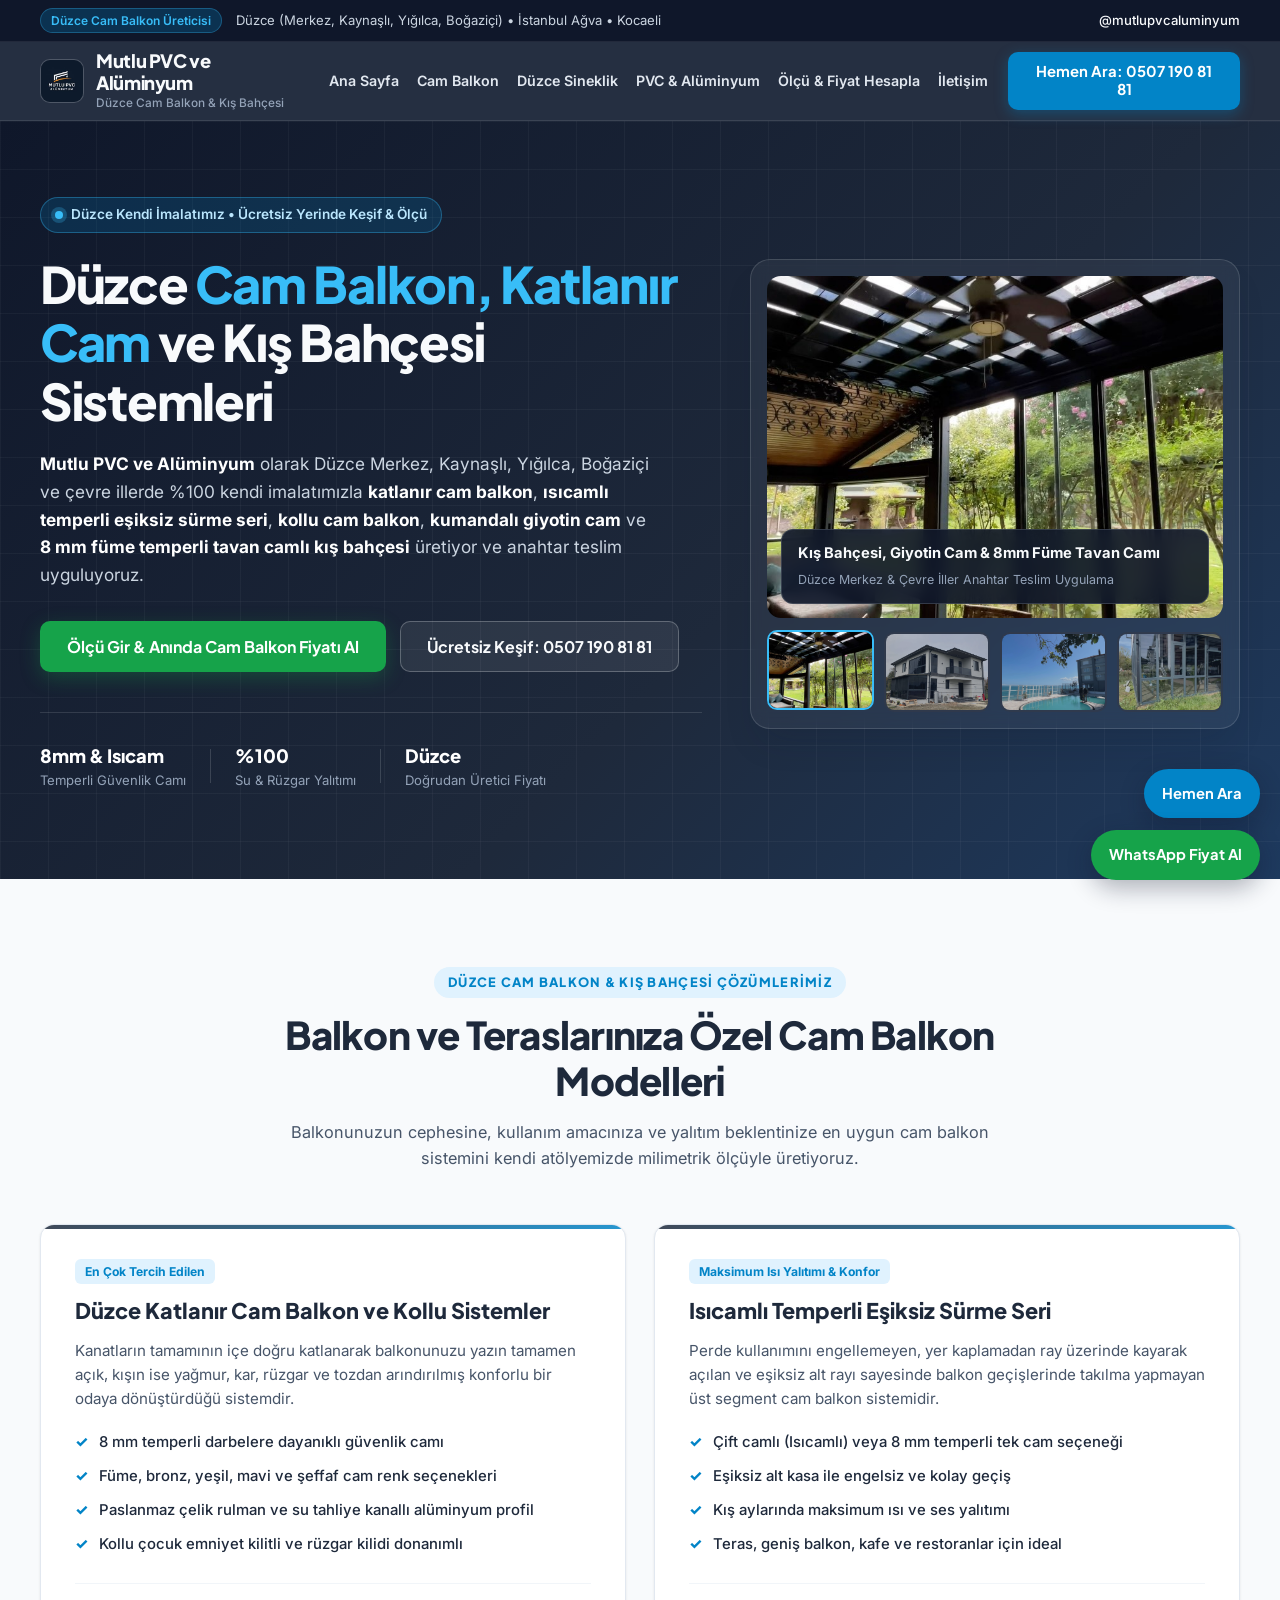
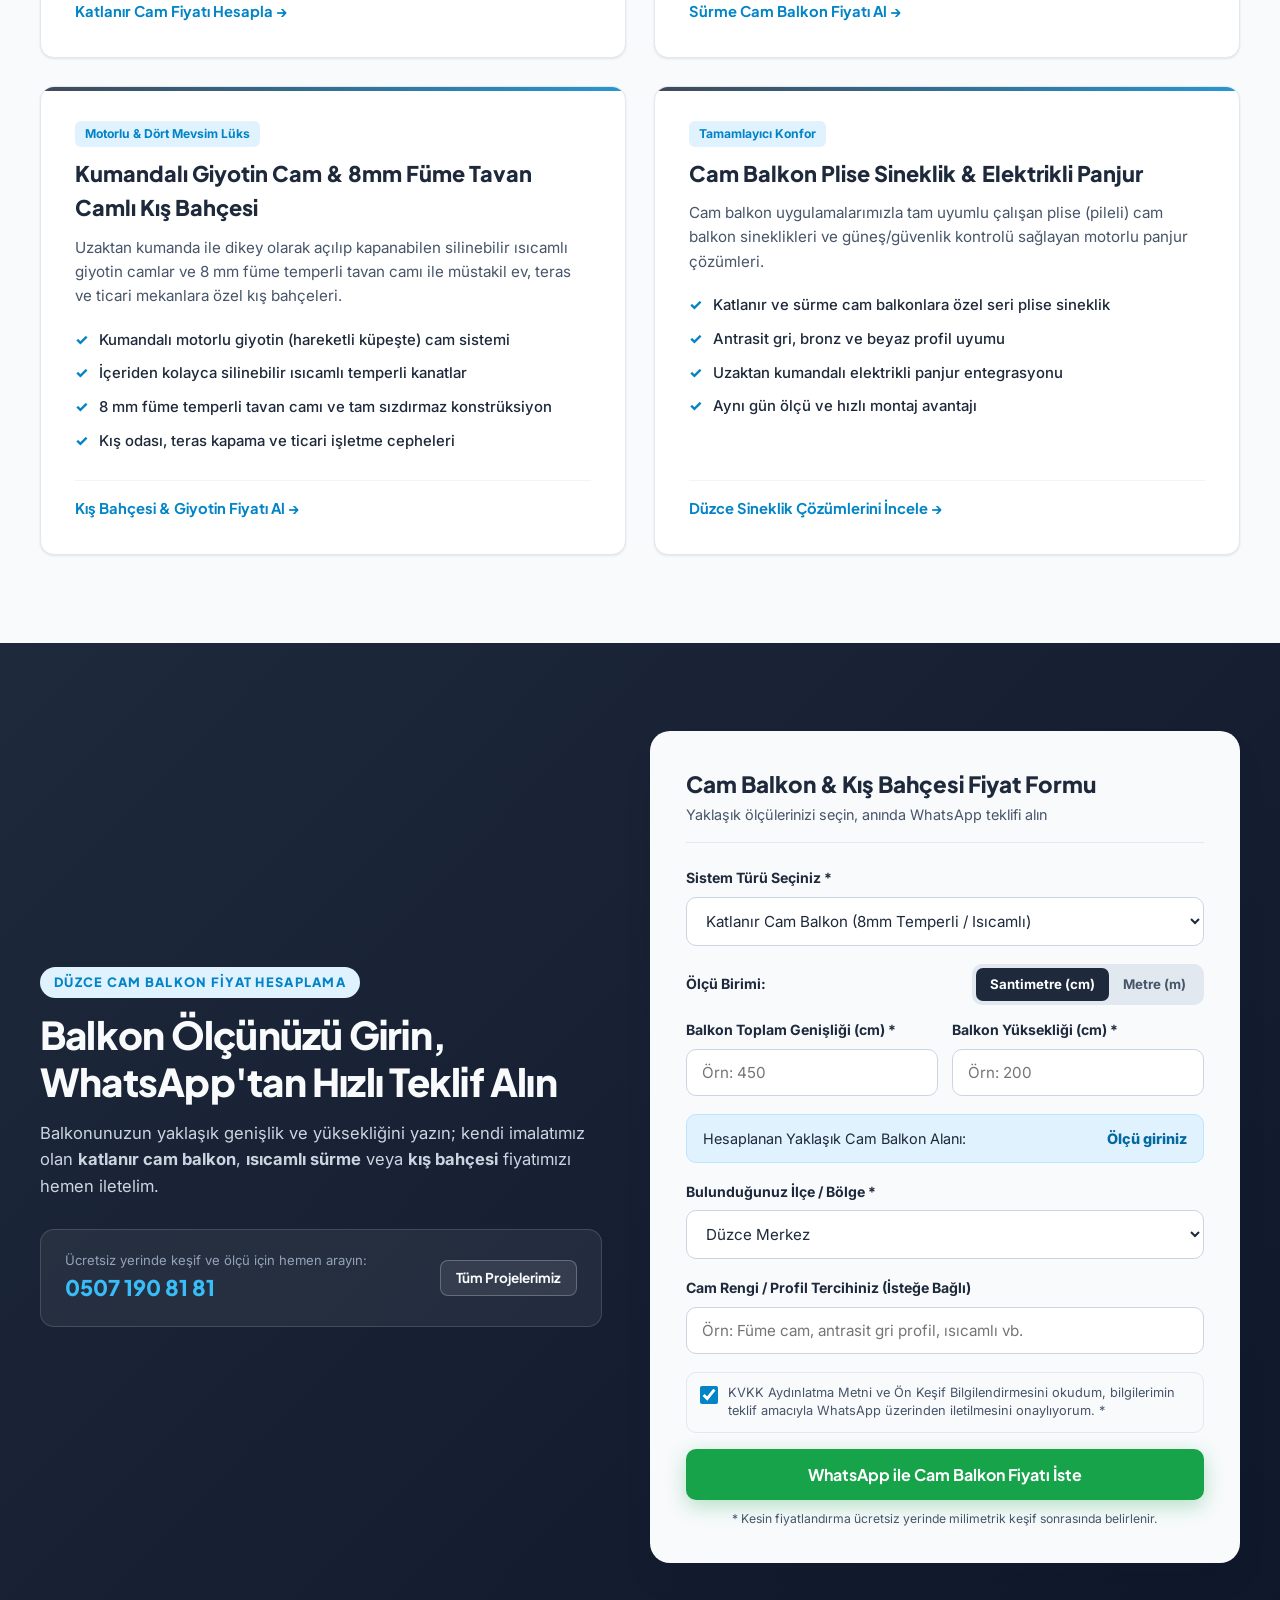
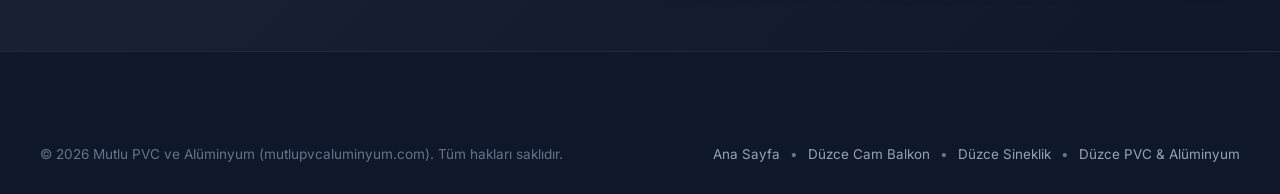
==== duzce-cam-balkon.html @ 2f81eb3c "feat(seo): add dedicated local SEO landing pages for Duzce cam balkon, sineklik, and PVC/aluminyum d" ====
<!DOCTYPE html>
<html lang="tr">
<head>
    <meta charset="UTF-8">
    <meta name="viewport" content="width=device-width, initial-scale=1.0, viewport-fit=cover">
    <title>Düzce Cam Balkon & Katlanır Cam | Isıcamlı Sürme, Giyotin Cam & Kış Bahçesi - Mutlu PVC Alüminyum</title>
    <meta name="description" content="Düzce cam balkon ve katlanır cam imalatçısı Mutlu PVC ve Alüminyum: Katlanır cam balkon, ısıcamlı eşiksiz sürme seri, kollu cam balkon, kumandalı giyotin cam ve 8mm füme tavan camlı kış bahçesi. Ücretsiz keşif: 0507 190 81 81">
    <meta name="keywords" content="Düzce cam balkon, cam balkon Düzce, Düzce katlanır cam, katlanır cam balkon Düzce, ısıcamlı cam balkon Düzce, sürme cam balkon Düzce, Düzce kış bahçesi, giyotin cam Düzce, 8mm füme tavan camı, Mutlu PVC Alüminyum">
    <meta name="author" content="Mutlu PVC ve Alüminyum">
    <meta name="robots" content="index, follow, max-image-preview:large, max-snippet:-1, max-video-preview:-1">
    <meta name="geo.region" content="TR-81">
    <meta name="geo.placename" content="Düzce">
    <link rel="canonical" href="https://mutlupvcaluminyum.com/duzce-cam-balkon.html">
    <link rel="icon" type="image/x-icon" href="favicon.ico">
    <link rel="icon" type="image/png" sizes="32x32" href="images/favicon-32x32.png">
    <link rel="apple-touch-icon" sizes="180x180" href="images/apple-touch-icon.png">
    <meta name="theme-color" content="#1E293B">

    <!-- Open Graph -->
    <meta property="og:type" content="website">
    <meta property="og:locale" content="tr_TR">
    <meta property="og:site_name" content="Mutlu PVC ve Alüminyum">
    <meta property="og:url" content="https://mutlupvcaluminyum.com/duzce-cam-balkon.html">
    <meta property="og:title" content="Düzce Cam Balkon, Katlanır Cam & Kış Bahçesi Sistemleri | Mutlu PVC Alüminyum">
    <meta property="og:description" content="Kendi imalatımızla Düzce katlanır cam balkon, ısıcamlı eşiksiz sürme, kumandalı giyotin cam ve 8mm füme temperli tavan camı kış bahçesi uygulamaları. Tel: 0507 190 81 81">
    <meta property="og:image" content="https://mutlupvcaluminyum.com/images/kis-bahcesi-giyotin-cam.jpg">

    <link rel="preconnect" href="https://fonts.googleapis.com">
    <link rel="preconnect" href="https://fonts.gstatic.com" crossorigin>
    <link href="https://fonts.googleapis.com/css2?family=Inter:wght@400;500;600;700&family=Plus+Jakarta+Sans:wght@600;700;800&display=swap" rel="stylesheet">
    <link rel="stylesheet" href="css/style.css?v=2.3">

    <script type="application/ld+json">
    {
      "@context": "https://schema.org",
      "@graph": [
        {
          "@type": "Service",
          "@id": "https://mutlupvcaluminyum.com/duzce-cam-balkon.html#service",
          "name": "Düzce Cam Balkon, Katlanır Cam ve Kış Bahçesi Sistemleri",
          "serviceType": "Cam Balkon ve Kış Bahçesi İmalat & Montaj",
          "provider": {
            "@type": "HomeAndConstructionBusiness",
            "name": "Mutlu PVC ve Alüminyum",
            "telephone": "+905071908181",
            "url": "https://mutlupvcaluminyum.com/",
            "address": {
              "@type": "PostalAddress",
              "addressLocality": "Merkez",
              "addressRegion": "Düzce",
              "addressCountry": "TR"
            }
          },
          "areaServed": ["Düzce", "Kaynaşlı", "Yığılca", "Boğaziçi", "Aziziye", "Konuralp", "Akçakoca", "Ağva", "Kocaeli"],
          "description": "Düzce merkezli kendi imalatımızla katlanır cam balkon, ısıcamlı temperli eşiksiz sürme seri, kollu cam balkon, kumandalı giyotin cam ve 8 mm füme temperli tavan camı kış bahçesi uygulamaları."
        },
        {
          "@type": "BreadcrumbList",
          "itemListElement": [
            {
              "@type": "ListItem",
              "position": 1,
              "name": "Ana Sayfa",
              "item": "https://mutlupvcaluminyum.com/"
            },
            {
              "@type": "ListItem",
              "position": 2,
              "name": "Düzce Cam Balkon ve Katlanır Cam",
              "item": "https://mutlupvcaluminyum.com/duzce-cam-balkon.html"
            }
          ]
        },
        {
          "@type": "FAQPage",
          "mainEntity": [
            {
              "@type": "Question",
              "name": "Düzce cam balkon ve katlanır cam m2 fiyatları neye göre belirlenir?",
              "acceptedAnswer": {
                "@type": "Answer",
                "text": "Düzce cam balkon fiyatları; balkonun genişlik ve yükseklik ölçüsüne, tercih edilen cam tipine (8 mm temperli tek cam veya ısıcamlı cam balkon), alüminyum profil rengine (antrasit gri, bronz, beyaz) ve sistem çeşidine (katlanır, eşiksiz sürme veya motorlu giyotin) göre hesaplanır."
              }
            },
            {
              "@type": "Question",
              "name": "Isıcamlı cam balkon mu yoksa 8 mm tek camlı katlanır cam balkon mu tercih edilmeli?",
              "acceptedAnswer": {
                "@type": "Answer",
                "text": "Balkonunuzu kış aylarında da oda sıcaklığında kullanmak ve maksimum ısı/ses yalıtımı sağlamak istiyorsanız ısıcamlı temperli cam balkon serilerimizi; rüzgar, yağmur ve tozdan korunan ekonomik ve dört mevsim kullanışlı bir alan istiyorsanız 8 mm temperli katlanır veya sürme cam balkon sistemlerimizi öneriyoruz."
              }
            }
          ]
        }
      ]
    }
    </script>
</head>
<body>

    <div class="topbar">
        <div class="container topbar-inner">
            <div class="topbar-info">
                <span class="topbar-badge">Düzce Cam Balkon Üreticisi</span>
                <span class="topbar-location">Düzce (Merkez, Kaynaşlı, Yığılca, Boğaziçi) • İstanbul Ağva • Kocaeli</span>
            </div>
            <div class="topbar-links">
                <a href="https://www.instagram.com/mutlupvcaluminyum/" target="_blank" rel="noopener noreferrer" class="topbar-social">
                    @mutlupvcaluminyum
                </a>
            </div>
        </div>
    </div>

    <header class="navbar" id="navbar">
        <div class="container navbar-inner">
            <a href="index.html" class="brand" aria-label="Mutlu PVC ve Alüminyum Ana Sayfa">
                <div class="brand-mark">
                    <img src="images/logo.jpg" alt="Mutlu PVC ve Alüminyum Logo" class="brand-logo-img" onerror="this.style.display='none'">
                </div>
                <div class="brand-text">
                    <span class="brand-title">Mutlu PVC ve Alüminyum</span>
                    <span class="brand-subtitle">Düzce Cam Balkon &amp; Kış Bahçesi</span>
                </div>
            </a>

            <nav class="nav-menu" id="navMenu" aria-label="Ana Menü">
                <ul class="nav-list">
                    <li><a href="index.html" class="nav-link">Ana Sayfa</a></li>
                    <li><a href="duzce-cam-balkon.html" class="nav-link">Cam Balkon</a></li>
                    <li><a href="duzce-sineklik.html" class="nav-link">Düzce Sineklik</a></li>
                    <li><a href="duzce-pvc-aluminyum-dograma.html" class="nav-link">PVC &amp; Alüminyum</a></li>
                    <li><a href="#teklif-hesaplama" class="nav-link">Ölçü &amp; Fiyat Hesapla</a></li>
                    <li><a href="index.html#iletisim" class="nav-link">İletişim</a></li>
                </ul>
                <div class="nav-cta-mobile">
                    <a href="tel:+905071908181" class="btn btn-primary btn-block">Hemen Ara: 0507 190 81 81</a>
                    <a href="https://wa.me/905071908181?text=Merhaba%20Mutlu%20PVC%20ve%20Al%C3%BCminyum%2C%20cam%20balkon%20fiyat%20teklifi%20almak%20istiyorum." target="_blank" rel="noopener noreferrer" class="btn btn-whatsapp btn-block">WhatsApp'tan Cam Balkon Fiyatı Al</a>
                </div>
            </nav>

            <div class="navbar-actions">
                <a href="tel:+905071908181" class="btn btn-call" aria-label="Hemen Ara: 0507 190 81 81">
                    <span class="call-text-desktop">Hemen Ara: <strong>0507 190 81 81</strong></span>
                    <span class="call-text-mobile">Ara</span>
                </a>
                <button class="hamburger" id="hamburgerBtn" aria-label="Menüyü Aç/Kapat" aria-expanded="false">
                    <span></span><span></span><span></span>
                </button>
            </div>
        </div>
    </header>

    <main>
        <section class="hero">
            <div class="hero-bg-pattern"></div>
            <div class="container hero-grid">
                <div class="hero-content">
                    <div class="hero-pill">
                        <span class="pill-dot"></span>
                        Düzce Kendi İmalatımız • Ücretsiz Yerinde Keşif &amp; Ölçü
                    </div>
                    <h1 class="hero-title">
                        Düzce <span class="text-highlight">Cam Balkon, Katlanır Cam</span> ve Kış Bahçesi Sistemleri
                    </h1>
                    <p class="hero-description">
                        <strong>Mutlu PVC ve Alüminyum</strong> olarak Düzce Merkez, Kaynaşlı, Yığılca, Boğaziçi ve çevre illerde %100 kendi imalatımızla <strong>katlanır cam balkon</strong>, <strong>ısıcamlı temperli eşiksiz sürme seri</strong>, <strong>kollu cam balkon</strong>, <strong>kumandalı giyotin cam</strong> ve <strong>8 mm füme temperli tavan camlı kış bahçesi</strong> üretiyor ve anahtar teslim uyguluyoruz.
                    </p>

                    <div class="hero-buttons">
                        <a href="#teklif-hesaplama" class="btn btn-whatsapp btn-lg">
                            Ölçü Gir &amp; Anında Cam Balkon Fiyatı Al
                        </a>
                        <a href="tel:+905071908181" class="btn btn-outline-light btn-lg">
                            Ücretsiz Keşif: 0507 190 81 81
                        </a>
                    </div>

                    <div class="hero-metrics">
                        <div class="metric-item">
                            <span class="metric-number">8mm &amp; Isıcam</span>
                            <span class="metric-label">Temperli Güvenlik Camı</span>
                        </div>
                        <div class="metric-divider"></div>
                        <div class="metric-item">
                            <span class="metric-number">%100</span>
                            <span class="metric-label">Su &amp; Rüzgar Yalıtımı</span>
                        </div>
                        <div class="metric-divider"></div>
                        <div class="metric-item">
                            <span class="metric-number">Düzce</span>
                            <span class="metric-label">Doğrudan Üretici Fiyatı</span>
                        </div>
                    </div>
                </div>

                <div class="hero-visual">
                    <div class="hero-card-showcase">
                        <div class="showcase-image-wrapper">
                            <img src="images/kis-bahcesi-giyotin-cam.jpg" id="heroMainImg" alt="Düzce Cam Balkon, Giyotin Cam ve Kış Bahçesi Uygulaması - Mutlu PVC Alüminyum" class="showcase-img">
                            <div class="showcase-overlay-badge">
                                <div>
                                    <strong id="heroBadgeTitle">Kış Bahçesi, Giyotin Cam &amp; 8mm Füme Tavan Camı</strong>
                                    <span id="heroBadgeSub">Düzce Merkez &amp; Çevre İller Anahtar Teslim Uygulama</span>
                                </div>
                            </div>
                        </div>
                        <div class="hero-thumbs" aria-label="Cam Balkon Örnek Görselleri">
                            <button type="button" class="hero-thumb active" data-img="images/kis-bahcesi-giyotin-cam.jpg" data-title="Kış Bahçesi, Giyotin Cam & 8mm Füme Tavan Camı" data-sub="Silinebilir Isıcamlı Kumandalı Giyotin Sistem">
                                <img src="images/kis-bahcesi-giyotin-cam.jpg" alt="Düzce Kış Bahçesi ve Giyotin Cam">
                            </button>
                            <button type="button" class="hero-thumb" data-img="images/bahadir-bey-1.jpg" data-title="Düzce Katlanır Cam Balkon Uygulaması" data-sub="Tam Sızdırmaz Antrasit Gri & Temperli Cam">
                                <img src="images/bahadir-bey-1.jpg" alt="Düzce Katlanır Cam Balkon">
                            </button>
                            <button type="button" class="hero-thumb" data-img="images/kirazli-toki-denizkent.jpg" data-title="Kirazlı TOKİ & Denizkent Sitesi Cam Balkon" data-sub="Eşiksiz Sürme Seri & Katlanır Cam Balkon">
                                <img src="images/kirazli-toki-denizkent.jpg" alt="Düzce Sürme Cam Balkon">
                            </button>
                            <button type="button" class="hero-thumb" data-img="images/agva-capella-otel.jpg" data-title="Ağva Capella Otel Kış Odası" data-sub="Ticari ve Konut Kış Bahçesi Sistemleri">
                                <img src="images/agva-capella-otel.jpg" alt="Kış Odası ve Cam Balkon">
                            </button>
                        </div>
                    </div>
                </div>
            </div>
        </section>

        <!-- Cam Balkon Sistem Çeşitlerimiz -->
        <section class="section services-section" id="cam-balkon-modelleri">
            <div class="container">
                <div class="section-header">
                    <span class="section-eyebrow">DÜZCE CAM BALKON &amp; KIŞ BAHÇESİ ÇÖZÜMLERİMİZ</span>
                    <h2 class="section-title">Balkon ve Teraslarınıza Özel Cam Balkon Modelleri</h2>
                    <p class="section-desc">
                        Balkonunuzun cephesine, kullanım amacınıza ve yalıtım beklentinize en uygun cam balkon sistemini kendi atölyemizde milimetrik ölçüyle üretiyoruz.
                    </p>
                </div>

                <div class="services-grid">
                    <article class="service-card">
                        <span class="service-tag">En Çok Tercih Edilen</span>
                        <h3 class="service-title">Düzce Katlanır Cam Balkon ve Kollu Sistemler</h3>
                        <p class="service-summary">
                            Kanatların tamamının içe doğru katlanarak balkonunuzu yazın tamamen açık, kışın ise yağmur, kar, rüzgar ve tozdan arındırılmış konforlu bir odaya dönüştürdüğü sistemdir.
                        </p>
                        <ul class="service-features">
                            <li>8 mm temperli darbelere dayanıklı güvenlik camı</li>
                            <li>Füme, bronz, yeşil, mavi ve şeffaf cam renk seçenekleri</li>
                            <li>Paslanmaz çelik rulman ve su tahliye kanallı alüminyum profil</li>
                            <li>Kollu çocuk emniyet kilitli ve rüzgar kilidi donanımlı</li>
                        </ul>
                        <a href="#teklif-hesaplama" class="service-cta" data-service="Cam Balkon">Katlanır Cam Fiyatı Hesapla &rarr;</a>
                    </article>

                    <article class="service-card">
                        <span class="service-tag">Maksimum Isı Yalıtımı &amp; Konfor</span>
                        <h3 class="service-title">Isıcamlı Temperli Eşiksiz Sürme Seri</h3>
                        <p class="service-summary">
                            Perde kullanımını engellemeyen, yer kaplamadan ray üzerinde kayarak açılan ve eşiksiz alt rayı sayesinde balkon geçişlerinde takılma yapmayan üst segment cam balkon sistemidir.
                        </p>
                        <ul class="service-features">
                            <li>Çift camlı (Isıcamlı) veya 8 mm temperli tek cam seçeneği</li>
                            <li>Eşiksiz alt kasa ile engelsiz ve kolay geçiş</li>
                            <li>Kış aylarında maksimum ısı ve ses yalıtımı</li>
                            <li>Teras, geniş balkon, kafe ve restoranlar için ideal</li>
                        </ul>
                        <a href="#teklif-hesaplama" class="service-cta" data-service="Cam Balkon">Sürme Cam Balkon Fiyatı Al &rarr;</a>
                    </article>

                    <article class="service-card">
                        <span class="service-tag">Motorlu &amp; Dört Mevsim Lüks</span>
                        <h3 class="service-title">Kumandalı Giyotin Cam &amp; 8mm Füme Tavan Camlı Kış Bahçesi</h3>
                        <p class="service-summary">
                            Uzaktan kumanda ile dikey olarak açılıp kapanabilen silinebilir ısıcamlı giyotin camlar ve 8 mm füme temperli tavan camı ile müstakil ev, teras ve ticari mekanlara özel kış bahçeleri.
                        </p>
                        <ul class="service-features">
                            <li>Kumandalı motorlu giyotin (hareketli küpeşte) cam sistemi</li>
                            <li>İçeriden kolayca silinebilir ısıcamlı temperli kanatlar</li>
                            <li>8 mm füme temperli tavan camı ve tam sızdırmaz konstrüksiyon</li>
                            <li>Kış odası, teras kapama ve ticari işletme cepheleri</li>
                        </ul>
                        <a href="#teklif-hesaplama" class="service-cta" data-service="Kış Bahçesi">Kış Bahçesi &amp; Giyotin Fiyatı Al &rarr;</a>
                    </article>

                    <article class="service-card">
                        <span class="service-tag">Tamamlayıcı Konfor</span>
                        <h3 class="service-title">Cam Balkon Plise Sineklik &amp; Elektrikli Panjur</h3>
                        <p class="service-summary">
                            Cam balkon uygulamalarımızla tam uyumlu çalışan plise (pileli) cam balkon sineklikleri ve güneş/güvenlik kontrolü sağlayan motorlu panjur çözümleri.
                        </p>
                        <ul class="service-features">
                            <li>Katlanır ve sürme cam balkonlara özel seri plise sineklik</li>
                            <li>Antrasit gri, bronz ve beyaz profil uyumu</li>
                            <li>Uzaktan kumandalı elektrikli panjur entegrasyonu</li>
                            <li>Aynı gün ölçü ve hızlı montaj avantajı</li>
                        </ul>
                        <a href="duzce-sineklik.html" class="service-cta">Düzce Sineklik Çözümlerini İncele &rarr;</a>
                    </article>
                </div>
            </div>
        </section>

        <!-- Ölçü ve Teklif Hesaplama Formu -->
        <section class="section quote-section" id="teklif-hesaplama">
            <div class="container">
                <div class="quote-wrapper">
                    <div class="quote-info">
                        <span class="section-eyebrow">DÜZCE CAM BALKON FİYAT HESAPLAMA</span>
                        <h2 class="section-title text-light">Balkon Ölçünüzü Girin, WhatsApp'tan Hızlı Teklif Alın</h2>
                        <p class="quote-lead">
                            Balkonunuzun yaklaşık genişlik ve yüksekliğini yazın; kendi imalatımız olan <strong>katlanır cam balkon</strong>, <strong>ısıcamlı sürme</strong> veya <strong>kış bahçesi</strong> fiyatımızı hemen iletelim.
                        </p>
                        <div class="direct-contact-card">
                            <div>
                                <span>Ücretsiz yerinde keşif ve ölçü için hemen arayın:</span>
                                <a href="tel:+905071908181" class="direct-phone">0507 190 81 81</a>
                            </div>
                            <a href="index.html#projelerimiz" class="btn btn-outline-light btn-sm">Tüm Projelerimiz</a>
                        </div>
                    </div>

                    <div class="quote-form-card">
                        <form id="whatsappQuoteForm" class="quote-form">
                            <div class="form-header">
                                <h3>Cam Balkon &amp; Kış Bahçesi Fiyat Formu</h3>
                                <p>Yaklaşık ölçülerinizi seçin, anında WhatsApp teklifi alın</p>
                            </div>

                            <div class="form-group">
                                <label for="serviceType">Sistem Türü Seçiniz *</label>
                                <select id="serviceType" name="serviceType" required>
                                    <option value="Cam Balkon (Katlanır Cam)" selected>Katlanır Cam Balkon (8mm Temperli / Isıcamlı)</option>
                                    <option value="Eşiksiz Sürme Cam Balkon">Isıcamlı Temperli Eşiksiz Sürme Cam Balkon</option>
                                    <option value="Kış Bahçesi & 8mm Füme Tavan Camı">Kış Bahçesi &amp; 8mm Füme Tavan Camı</option>
                                    <option value="Kumandalı Giyotin Cam">Kumandalı Silinebilir Isıcamlı Giyotin Cam</option>
                                    <option value="Kollu Cam Balkon">Kollu Cam Balkon Sistemi</option>
                                </select>
                            </div>

                            <div class="form-row-unit">
                                <label>Ölçü Birimi:</label>
                                <div class="unit-toggle" role="radiogroup" aria-label="Ölçü Birimi">
                                    <label class="unit-option">
                                        <input type="radio" name="measureUnit" value="cm" checked>
                                        <span>Santimetre (cm)</span>
                                    </label>
                                    <label class="unit-option">
                                        <input type="radio" name="measureUnit" value="metre">
                                        <span>Metre (m)</span>
                                    </label>
                                </div>
                            </div>

                            <div class="form-grid-2">
                                <div class="form-group">
                                    <label for="widthInput">Balkon Toplam Genişliği (<span class="unit-label">cm</span>) *</label>
                                    <input type="number" id="widthInput" name="widthInput" inputmode="decimal" placeholder="Örn: 450" min="0.1" step="any" required>
                                </div>
                                <div class="form-group">
                                    <label for="heightInput">Balkon Yüksekliği (<span class="unit-label">cm</span>) *</label>
                                    <input type="number" id="heightInput" name="heightInput" inputmode="decimal" placeholder="Örn: 200" min="0.1" step="any" required>
                                </div>
                            </div>

                            <div class="area-preview" id="areaPreview">
                                <div class="area-preview-item">
                                    <span>Hesaplanan Yaklaşık Cam Balkon Alanı:</span>
                                    <strong id="calculatedArea">Ölçü giriniz</strong>
                                </div>
                            </div>

                            <div class="form-group">
                                <label for="locationSelect">Bulunduğunuz İlçe / Bölge *</label>
                                <select id="locationSelect" name="locationSelect" required>
                                    <option value="Düzce Merkez">Düzce Merkez</option>
                                    <option value="Aziziye / Konuralp">Düzce - Aziziye / Konuralp</option>
                                    <option value="Kaynaşlı">Düzce - Kaynaşlı</option>
                                    <option value="Yığılca">Düzce - Yığılca</option>
                                    <option value="Boğaziçi">Düzce - Boğaziçi</option>
                                    <option value="Gölyaka / Çilimli / Gümüşova">Düzce - Gölyaka / Çilimli / Gümüşova</option>
                                    <option value="Akçakoca / Cumayeri">Düzce - Akçakoca / Cumayeri</option>
                                    <option value="İstanbul Ağva">İstanbul - Ağva</option>
                                    <option value="Kocaeli">Kocaeli ve Çevresi</option>
                                </select>
                            </div>

                            <div class="form-group">
                                <label for="extraNote">Cam Rengi / Profil Tercihiniz (İsteğe Bağlı)</label>
                                <input type="text" id="extraNote" name="extraNote" placeholder="Örn: Füme cam, antrasit gri profil, ısıcamlı vb.">
                            </div>

                            <div class="form-legal-consent">
                                <label class="checkbox-label">
                                    <input type="checkbox" required checked>
                                    <span>KVKK Aydınlatma Metni ve Ön Keşif Bilgilendirmesini okudum, bilgilerimin teklif amacıyla WhatsApp üzerinden iletilmesini onaylıyorum. *</span>
                                </label>
                            </div>

                            <button type="submit" class="btn btn-whatsapp btn-block btn-lg">
                                WhatsApp ile Cam Balkon Fiyatı İste
                            </button>
                            <p class="form-legal-footnote">* Kesin fiyatlandırma ücretsiz yerinde milimetrik keşif sonrasında belirlenir.</p>
                        </form>
                    </div>
                </div>
            </div>
        </section>
    </main>

    <footer class="footer">
        <div class="container">
            <div class="footer-bottom">
                <p>&copy; <span id="currentYear">2026</span> Mutlu PVC ve Alüminyum (mutlupvcaluminyum.com). Tüm hakları saklıdır.</p>
                <div class="footer-bottom-links">
                    <a href="index.html" class="footer-bottom-btn">Ana Sayfa</a>
                    <span>•</span>
                    <a href="duzce-cam-balkon.html" class="footer-bottom-btn">Düzce Cam Balkon</a>
                    <span>•</span>
                    <a href="duzce-sineklik.html" class="footer-bottom-btn">Düzce Sineklik</a>
                    <span>•</span>
                    <a href="duzce-pvc-aluminyum-dograma.html" class="footer-bottom-btn">Düzce PVC &amp; Alüminyum</a>
                </div>
            </div>
        </div>
    </footer>

    <div class="floating-actions" aria-label="Hızlı İletişim Butonları">
        <a href="tel:+905071908181" class="fab-btn fab-phone">
            <span class="fab-label">Hemen Ara</span>
        </a>
        <a href="https://wa.me/905071908181?text=Merhaba%20Mutlu%20PVC%20ve%20Al%C3%BCminyum%2C%20cam%20balkon%20fiyat%20teklifi%20almak%20istiyorum." target="_blank" rel="noopener noreferrer" class="fab-btn fab-whatsapp">
            <span class="fab-label">WhatsApp Fiyat Al</span>
        </a>
    </div>

    <script src="js/main.js?v=2.3"></script>
</body>
</html>
---- css/style.css ----
:root {
    /* İstenen Kurumsal Renk Paleti */
    --color-anthracite: #1E293B;
    --color-anthracite-dark: #0F172A;
    --color-anthracite-light: #334155;
    --color-silver: #F8FAFC;
    --color-silver-muted: #F1F5F9;
    --color-silver-border: #E2E8F0;
    --color-blue: #0284C7;
    --color-blue-hover: #0369A1;
    --color-blue-light: #38BDF8;
    --color-blue-soft: #E0F2FE;

    /* Yardımcı Renkler */
    --color-whatsapp: #16A34A;
    --color-whatsapp-hover: #15803D;
    --color-text-main: #1E293B;
    --color-text-muted: #475569;
    --color-white: #FFFFFF;

    /* Tipografi */
    --font-heading: 'Plus Jakarta Sans', -apple-system, BlinkMacSystemFont, sans-serif;
    --font-body: 'Inter', -apple-system, BlinkMacSystemFont, sans-serif;

    /* Gölgeler ve Köşeler */
    --shadow-sm: 0 1px 3px rgba(15, 23, 42, 0.06), 0 1px 2px rgba(15, 23, 42, 0.04);
    --shadow-md: 0 10px 25px -5px rgba(30, 41, 59, 0.08), 0 8px 10px -6px rgba(30, 41, 59, 0.04);
    --shadow-lg: 0 20px 35px -10px rgba(15, 23, 42, 0.16);
    --radius-sm: 8px;
    --radius-md: 14px;
    --radius-lg: 20px;
    --transition: all 0.25s cubic-bezier(0.4, 0, 0.2, 1);
}

*, *::before, *::after {
    box-sizing: border-box;
    margin: 0;
    padding: 0;
}

html {
    scroll-behavior: smooth;
    scroll-padding-top: 88px;
}

body {
    font-family: var(--font-body);
    background-color: var(--color-silver);
    color: var(--color-text-main);
    line-height: 1.6;
    -webkit-font-smoothing: antialiased;
    overflow-x: hidden;
}

img {
    max-width: 100%;
    height: auto;
    display: block;
}

a {
    color: inherit;
    text-decoration: none;
    transition: var(--transition);
}

ul {
    list-style: none;
}

.container {
    width: 100%;
    max-width: 1240px;
    margin: 0 auto;
    padding: 0 20px;
}

/* ==========================================================================
   Üst Bilgi Çubuğu (Top Bar)
   ========================================================================== */
.topbar {
    background-color: var(--color-anthracite-dark);
    color: #CBD5E1;
    font-size: 0.82rem;
    padding: 8px 0;
    border-bottom: 1px solid rgba(255, 255, 255, 0.08);
}

.topbar-inner {
    display: flex;
    align-items: center;
    justify-content: space-between;
    gap: 12px;
    flex-wrap: wrap;
}

.topbar-info {
    display: flex;
    align-items: center;
    gap: 14px;
    flex-wrap: wrap;
}

.topbar-badge {
    background-color: rgba(2, 132, 199, 0.25);
    color: var(--color-blue-light);
    border: 1px solid rgba(56, 189, 248, 0.3);
    padding: 2px 10px;
    border-radius: 99px;
    font-weight: 600;
    font-size: 0.75rem;
}

.topbar-location {
    display: inline-flex;
    align-items: center;
    gap: 6px;
}

.topbar-social {
    display: inline-flex;
    align-items: center;
    gap: 6px;
    color: var(--color-silver);
    font-weight: 500;
}

.topbar-social:hover {
    color: var(--color-blue-light);
}

/* ==========================================================================
   Üst Menü (Navbar)
   ========================================================================== */
.navbar {
    position: sticky;
    top: 0;
    z-index: 1000;
    background-color: rgba(30, 41, 59, 0.97);
    backdrop-filter: blur(12px);
    border-bottom: 1px solid rgba(248, 250, 252, 0.1);
    transition: var(--transition);
}

.navbar.scrolled {
    box-shadow: 0 10px 30px rgba(15, 23, 42, 0.25);
}

.navbar-inner {
    display: flex;
    align-items: center;
    justify-content: space-between;
    height: 78px;
    gap: 20px;
}

.brand {
    display: flex;
    align-items: center;
    gap: 12px;
}

.brand-mark {
    width: 44px;
    height: 44px;
    border-radius: 10px;
    background: rgba(248, 250, 252, 0.06);
    border: 1px solid rgba(248, 250, 252, 0.14);
    display: flex;
    align-items: center;
    justify-content: center;
    flex-shrink: 0;
}

.brand-text {
    display: flex;
    flex-direction: column;
}

.brand-title {
    font-family: var(--font-heading);
    font-size: 1.15rem;
    font-weight: 800;
    color: var(--color-silver);
    letter-spacing: -0.02em;
    line-height: 1.2;
}

.brand-subtitle {
    font-size: 0.74rem;
    color: #94A3B8;
    font-weight: 500;
}

.nav-menu {
    display: flex;
    align-items: center;
}

.nav-list {
    display: flex;
    align-items: center;
    gap: 18px;
}

.nav-link {
    color: #E2E8F0;
    font-size: 0.89rem;
    font-weight: 600;
    position: relative;
    padding: 6px 0;
    white-space: nowrap;
}

.nav-link::after {
    content: '';
    position: absolute;
    bottom: 0;
    left: 0;
    width: 0;
    height: 2px;
    background-color: var(--color-blue-light);
    transition: var(--transition);
}

.nav-link:hover {
    color: var(--color-white);
}

.nav-link:hover::after {
    width: 100%;
}

.nav-cta-mobile {
    display: none;
}

.navbar-actions {
    display: flex;
    align-items: center;
    gap: 12px;
}

/* Buton Tasarımları */
.btn {
    display: inline-flex;
    align-items: center;
    justify-content: center;
    gap: 10px;
    font-family: var(--font-heading);
    font-weight: 700;
    font-size: 0.93rem;
    padding: 11px 20px;
    border-radius: var(--radius-sm);
    border: 1px solid transparent;
    cursor: pointer;
    transition: var(--transition);
    text-align: center;
    line-height: 1.2;
}

.btn-lg {
    padding: 15px 26px;
    font-size: 1rem;
    border-radius: 10px;
}

.btn-sm {
    padding: 9px 15px;
    font-size: 0.85rem;
}

.btn-block {
    width: 100%;
}

.btn-primary {
    background-color: var(--color-blue);
    color: var(--color-white);
}

.btn-primary:hover {
    background-color: var(--color-blue-hover);
    transform: translateY(-1px);
}

.btn-call {
    background-color: var(--color-blue);
    color: var(--color-white);
    padding: 10px 18px;
    border-radius: 10px;
    box-shadow: 0 4px 14px rgba(2, 132, 199, 0.35);
}

.btn-call:hover {
    background-color: var(--color-blue-hover);
    transform: translateY(-1px);
    box-shadow: 0 6px 20px rgba(2, 132, 199, 0.45);
}

.call-icon-pulse {
    display: inline-flex;
    align-items: center;
    justify-content: center;
}

.btn-whatsapp {
    background-color: var(--color-whatsapp);
    color: var(--color-white);
    box-shadow: 0 6px 20px rgba(22, 163, 74, 0.3);
}

.btn-whatsapp:hover {
    background-color: var(--color-whatsapp-hover);
    transform: translateY(-2px);
    box-shadow: 0 10px 25px rgba(22, 163, 74, 0.4);
}

.btn-outline-light {
    background-color: rgba(248, 250, 252, 0.08);
    color: var(--color-silver);
    border-color: rgba(248, 250, 252, 0.25);
}

.btn-outline-light:hover {
    background-color: rgba(248, 250, 252, 0.16);
    border-color: var(--color-silver);
    transform: translateY(-2px);
}

.btn-outline-dark {
    background-color: transparent;
    color: var(--color-anthracite);
    border-color: var(--color-anthracite);
}

.btn-outline-dark:hover {
    background-color: var(--color-anthracite);
    color: var(--color-white);
}

/* Hamburger Menü Butonu */
.hamburger {
    display: none;
    flex-direction: column;
    justify-content: space-between;
    width: 28px;
    height: 20px;
    background: transparent;
    border: none;
    cursor: pointer;
    padding: 0;
}

.hamburger span {
    display: block;
    width: 100%;
    height: 2.5px;
    background-color: var(--color-silver);
    border-radius: 3px;
    transition: var(--transition);
}

.hamburger.active span:nth-child(1) {
    transform: translateY(8.5px) rotate(45deg);
}

.hamburger.active span:nth-child(2) {
    opacity: 0;
}

.hamburger.active span:nth-child(3) {
    transform: translateY(-8.5px) rotate(-45deg);
}

/* ==========================================================================
   Hero (Karşılama) Alanı
   ========================================================================== */
.hero {
    position: relative;
    background: linear-gradient(135deg, var(--color-anthracite-dark) 0%, var(--color-anthracite) 60%, #1e3a5f 100%);
    color: var(--color-silver);
    padding: 76px 0 88px;
    overflow: hidden;
}

.hero-bg-pattern {
    position: absolute;
    inset: 0;
    background-image:
        linear-gradient(to right, rgba(248, 250, 252, 0.04) 1px, transparent 1px),
        linear-gradient(to bottom, rgba(248, 250, 252, 0.04) 1px, transparent 1px);
    background-size: 48px 48px;
    pointer-events: none;
}

.hero-grid {
    position: relative;
    z-index: 1;
    display: grid;
    grid-template-columns: 1.15fr 0.85fr;
    gap: 48px;
    align-items: center;
}

.hero-pill {
    display: inline-flex;
    align-items: center;
    gap: 8px;
    background: rgba(2, 132, 199, 0.2);
    border: 1px solid rgba(56, 189, 248, 0.35);
    color: #BAE6FD;
    font-size: 0.85rem;
    font-weight: 600;
    padding: 6px 14px;
    border-radius: 99px;
    margin-bottom: 22px;
}

.pill-dot {
    width: 8px;
    height: 8px;
    border-radius: 50%;
    background-color: var(--color-blue-light);
    box-shadow: 0 0 0 4px rgba(56, 189, 248, 0.25);
}

.hero-title {
    font-family: var(--font-heading);
    font-size: clamp(2rem, 4vw, 3.15rem);
    font-weight: 800;
    line-height: 1.16;
    letter-spacing: -0.025em;
    margin-bottom: 20px;
    color: var(--color-silver);
}

.text-highlight {
    color: var(--color-blue-light);
}

.hero-description {
    font-size: 1.08rem;
    color: #CBD5E1;
    margin-bottom: 32px;
    max-width: 620px;
}

.hero-description strong {
    color: var(--color-white);
}

.hero-buttons {
    display: flex;
    flex-wrap: wrap;
    gap: 14px;
    margin-bottom: 40px;
}

.hero-metrics {
    display: flex;
    align-items: center;
    gap: 24px;
    padding-top: 28px;
    border-top: 1px solid rgba(248, 250, 252, 0.12);
    flex-wrap: wrap;
}

.metric-item {
    display: flex;
    flex-direction: column;
}

.metric-number {
    font-family: var(--font-heading);
    font-size: 1.15rem;
    font-weight: 800;
    color: var(--color-white);
}

.metric-label {
    font-size: 0.82rem;
    color: #94A3B8;
}

.metric-divider {
    width: 1px;
    height: 34px;
    background-color: rgba(248, 250, 252, 0.15);
}

/* Hero Sağ Görsel Vitrin Kartı */
.hero-card-showcase {
    background: rgba(248, 250, 252, 0.05);
    border: 1px solid rgba(248, 250, 252, 0.14);
    border-radius: var(--radius-lg);
    padding: 16px;
    backdrop-filter: blur(8px);
    box-shadow: var(--shadow-lg);
}

.showcase-image-wrapper {
    position: relative;
    border-radius: var(--radius-md);
    overflow: hidden;
    aspect-ratio: 4 / 3;
    background-color: var(--color-anthracite-dark);
    margin-bottom: 14px;
}

.showcase-img {
    width: 100%;
    height: 100%;
    object-fit: cover;
}

.showcase-overlay-badge {
    position: absolute;
    bottom: 14px;
    left: 14px;
    right: 14px;
    background: rgba(15, 23, 42, 0.9);
    backdrop-filter: blur(8px);
    border: 1px solid rgba(248, 250, 252, 0.15);
    padding: 12px 16px;
    border-radius: 12px;
    display: flex;
    align-items: center;
    gap: 12px;
}

.showcase-overlay-badge strong {
    display: block;
    font-size: 0.92rem;
    color: var(--color-silver);
}

.showcase-overlay-badge span {
    font-size: 0.78rem;
    color: #94A3B8;
}

.showcase-quick-grid {
    display: grid;
    grid-template-columns: 1fr 1fr;
    gap: 10px;
}

.quick-chip {
    background: rgba(30, 41, 59, 0.85);
    border: 1px solid rgba(248, 250, 252, 0.1);
    padding: 10px 12px;
    border-radius: 10px;
    font-size: 0.82rem;
    font-weight: 600;
    color: #E2E8F0;
    display: flex;
    align-items: center;
    gap: 8px;
}

.chip-icon {
    color: var(--color-blue-light);
    font-weight: 800;
}

/* ==========================================================================
   Genel Bölüm Başlıkları
   ========================================================================== */
.section {
    padding: 88px 0;
}

.section-header {
    text-align: center;
    max-width: 720px;
    margin: 0 auto 52px;
}

.section-eyebrow {
    display: inline-block;
    font-family: var(--font-heading);
    font-size: 0.8rem;
    font-weight: 800;
    letter-spacing: 0.1em;
    text-transform: uppercase;
    color: var(--color-blue);
    background-color: var(--color-blue-soft);
    padding: 5px 14px;
    border-radius: 99px;
    margin-bottom: 14px;
}

.section-title {
    font-family: var(--font-heading);
    font-size: clamp(1.75rem, 3vw, 2.4rem);
    font-weight: 800;
    color: var(--color-anthracite);
    letter-spacing: -0.02em;
    line-height: 1.22;
    margin-bottom: 14px;
}

.section-title.text-light {
    color: var(--color-silver);
}

.section-desc {
    color: var(--color-text-muted);
    font-size: 1.02rem;
}

/* ==========================================================================
   Hizmetlerimiz Bölümü (Kart Tasarımı)
   ========================================================================== */
.services-section {
    background-color: var(--color-silver);
}

.services-grid {
    display: grid;
    grid-template-columns: repeat(2, 1fr);
    gap: 28px;
}

.service-card {
    background-color: var(--color-white);
    border: 1px solid var(--color-silver-border);
    border-radius: var(--radius-md);
    padding: 34px;
    box-shadow: var(--shadow-sm);
    transition: var(--transition);
    display: flex;
    flex-direction: column;
    position: relative;
    overflow: hidden;
}

.service-card::before {
    content: '';
    position: absolute;
    top: 0;
    left: 0;
    width: 100%;
    height: 4px;
    background: linear-gradient(90deg, var(--color-anthracite), var(--color-blue));
    opacity: 0.85;
}

.service-card:hover {
    transform: translateY(-5px);
    box-shadow: var(--shadow-md);
    border-color: #CBD5E1;
}

.service-icon-box {
    width: 54px;
    height: 54px;
    border-radius: 12px;
    background-color: var(--color-anthracite);
    color: var(--color-blue-light);
    display: flex;
    align-items: center;
    justify-content: center;
    margin-bottom: 18px;
}

.service-tag {
    display: inline-block;
    align-self: flex-start;
    font-size: 0.76rem;
    font-weight: 700;
    color: var(--color-blue);
    background-color: var(--color-blue-soft);
    padding: 3px 10px;
    border-radius: 6px;
    margin-bottom: 10px;
}

.service-title {
    font-family: var(--font-heading);
    font-size: 1.35rem;
    font-weight: 800;
    color: var(--color-anthracite);
    margin-bottom: 10px;
}

.service-summary {
    color: var(--color-text-muted);
    font-size: 0.95rem;
    margin-bottom: 20px;
}

.service-features {
    display: flex;
    flex-direction: column;
    gap: 10px;
    margin-bottom: 26px;
    flex-grow: 1;
}

.service-features li {
    position: relative;
    padding-left: 24px;
    font-size: 0.93rem;
    color: var(--color-anthracite);
    font-weight: 500;
}

.service-features li::before {
    content: '✓';
    position: absolute;
    left: 0;
    top: 0;
    color: var(--color-blue);
    font-weight: 800;
}

.service-cta {
    display: inline-flex;
    align-items: center;
    gap: 8px;
    font-family: var(--font-heading);
    font-weight: 700;
    font-size: 0.92rem;
    color: var(--color-blue);
    padding-top: 16px;
    border-top: 1px solid var(--color-silver-muted);
}

.service-cta:hover {
    color: var(--color-anthracite);
    gap: 12px;
}

/* 5. Kart (Tamamlayıcı Yapı Çözümleri) Geniş Düzen */
.service-card-wide {
    grid-column: 1 / -1;
    display: grid;
    grid-template-columns: 1fr 1.3fr;
    gap: 32px;
    align-items: center;
}

.service-features-two-col {
    display: grid;
    grid-template-columns: repeat(2, 1fr);
    gap: 12px 24px;
    margin-bottom: 0;
}

/* ==========================================================================
   Tamamlanan Seçkin Projeler ve Referanslarımız
   ========================================================================== */
.projects-section {
    background-color: var(--color-silver-muted);
    border-top: 1px solid var(--color-silver-border);
    border-bottom: 1px solid var(--color-silver-border);
}

.project-filters {
    display: flex;
    justify-content: center;
    flex-wrap: wrap;
    gap: 10px;
    margin-bottom: 40px;
}

.filter-btn {
    font-family: var(--font-heading);
    font-size: 0.92rem;
    font-weight: 700;
    padding: 11px 22px;
    border-radius: 99px;
    border: 1px solid #CBD5E1;
    background-color: var(--color-white);
    color: var(--color-anthracite);
    cursor: pointer;
    transition: var(--transition);
}

.filter-btn:hover {
    border-color: var(--color-blue);
    color: var(--color-blue);
}

.filter-btn.active {
    background-color: var(--color-anthracite);
    color: var(--color-silver);
    border-color: var(--color-anthracite);
    box-shadow: 0 4px 12px rgba(30, 41, 59, 0.2);
}

.projects-grid {
    display: grid;
    grid-template-columns: repeat(auto-fill, minmax(350px, 1fr));
    gap: 26px;
}

.project-card {
    background-color: var(--color-white);
    border-radius: var(--radius-md);
    border: 1px solid var(--color-silver-border);
    overflow: hidden;
    box-shadow: var(--shadow-sm);
    transition: var(--transition);
    display: flex;
    flex-direction: column;
}

.project-card.hidden {
    display: none;
}

.project-card:hover {
    transform: translateY(-5px);
    box-shadow: var(--shadow-md);
}

.project-img-wrap {
    position: relative;
    aspect-ratio: 16 / 10;
    background-color: var(--color-anthracite);
    overflow: hidden;
}

.project-img-wrap img {
    width: 100%;
    height: 100%;
    object-fit: cover;
    transition: transform 0.45s ease;
}

.project-card:hover .project-img-wrap img {
    transform: scale(1.04);
}

.project-category-badge {
    position: absolute;
    top: 12px;
    left: 12px;
    background-color: rgba(30, 41, 59, 0.9);
    color: var(--color-silver);
    font-size: 0.75rem;
    font-weight: 700;
    padding: 5px 12px;
    border-radius: 99px;
    backdrop-filter: blur(4px);
}

.project-location-tag {
    position: absolute;
    bottom: 12px;
    right: 12px;
    background-color: var(--color-blue);
    color: var(--color-white);
    font-size: 0.75rem;
    font-weight: 700;
    padding: 4px 10px;
    border-radius: 6px;
}

.project-body {
    padding: 24px;
    display: flex;
    flex-direction: column;
    flex-grow: 1;
}

.project-title {
    font-family: var(--font-heading);
    font-size: 1.18rem;
    font-weight: 800;
    color: var(--color-anthracite);
    margin-bottom: 10px;
}

.project-desc {
    color: var(--color-text-muted);
    font-size: 0.91rem;
    margin-bottom: 18px;
    flex-grow: 1;
}

.project-tags {
    display: flex;
    flex-wrap: wrap;
    gap: 6px;
}

.project-tags span {
    background-color: var(--color-silver-muted);
    color: var(--color-anthracite);
    border: 1px solid var(--color-silver-border);
    font-size: 0.76rem;
    font-weight: 600;
    padding: 4px 10px;
    border-radius: 6px;
}

/* Referans Şeridi */
.references-banner {
    margin-top: 48px;
    background-color: var(--color-anthracite);
    color: var(--color-silver);
    padding: 28px 32px;
    border-radius: var(--radius-md);
    display: flex;
    flex-direction: column;
    gap: 16px;
    align-items: center;
    text-align: center;
}

.references-label {
    font-family: var(--font-heading);
    font-weight: 700;
    font-size: 0.95rem;
    color: #BAE6FD;
}

.references-logos {
    display: flex;
    flex-wrap: wrap;
    justify-content: center;
    gap: 10px;
}

.ref-pill {
    background: rgba(248, 250, 252, 0.08);
    border: 1px solid rgba(248, 250, 252, 0.16);
    color: var(--color-silver);
    padding: 7px 15px;
    border-radius: 99px;
    font-size: 0.84rem;
    font-weight: 600;
}

/* ==========================================================================
   İnteraktif Ön Keşif ve WhatsApp Teklif Formu
   ========================================================================== */
.quote-section {
    background: linear-gradient(135deg, var(--color-anthracite) 0%, var(--color-anthracite-dark) 100%);
    color: var(--color-silver);
}

.quote-wrapper {
    display: grid;
    grid-template-columns: 1fr 1.05fr;
    gap: 48px;
    align-items: center;
}

.quote-lead {
    color: #CBD5E1;
    font-size: 1.04rem;
    margin-bottom: 30px;
}

.quote-steps {
    display: flex;
    flex-direction: column;
    gap: 18px;
    margin-bottom: 32px;
}

.quote-step {
    display: flex;
    align-items: flex-start;
    gap: 14px;
}

.step-num {
    width: 34px;
    height: 34px;
    border-radius: 50%;
    background-color: var(--color-blue);
    color: var(--color-white);
    font-family: var(--font-heading);
    font-weight: 800;
    font-size: 0.92rem;
    display: flex;
    align-items: center;
    justify-content: center;
    flex-shrink: 0;
}

.quote-step strong {
    display: block;
    font-size: 0.98rem;
    color: var(--color-silver);
    margin-bottom: 2px;
}

.quote-step p {
    font-size: 0.88rem;
    color: #94A3B8;
}

.direct-contact-card {
    background: rgba(248, 250, 252, 0.06);
    border: 1px solid rgba(248, 250, 252, 0.14);
    border-radius: var(--radius-md);
    padding: 20px 24px;
    display: flex;
    align-items: center;
    justify-content: space-between;
    gap: 16px;
    flex-wrap: wrap;
}

.direct-contact-card span {
    display: block;
    font-size: 0.82rem;
    color: #94A3B8;
}

.direct-phone {
    font-family: var(--font-heading);
    font-size: 1.35rem;
    font-weight: 800;
    color: var(--color-blue-light);
}

/* Teklif Form Kartı */
.quote-form-card {
    background-color: var(--color-silver);
    color: var(--color-anthracite);
    border-radius: var(--radius-lg);
    padding: 36px;
    box-shadow: var(--shadow-lg);
}

.form-header {
    margin-bottom: 24px;
    padding-bottom: 16px;
    border-bottom: 1px solid var(--color-silver-border);
}

.form-header h3 {
    font-family: var(--font-heading);
    font-size: 1.4rem;
    font-weight: 800;
    color: var(--color-anthracite);
}

.form-header p {
    font-size: 0.9rem;
    color: var(--color-text-muted);
}

.form-group {
    margin-bottom: 18px;
}

.form-group label {
    display: block;
    font-size: 0.88rem;
    font-weight: 700;
    color: var(--color-anthracite);
    margin-bottom: 7px;
}

.form-group input,
.form-group select {
    width: 100%;
    padding: 13px 15px;
    border-radius: 10px;
    border: 1.5px solid #CBD5E1;
    background-color: var(--color-white);
    font-family: var(--font-body);
    font-size: 0.95rem;
    color: var(--color-anthracite);
    transition: var(--transition);
}

.form-group input:focus,
.form-group select:focus {
    outline: none;
    border-color: var(--color-blue);
    box-shadow: 0 0 0 3px rgba(2, 132, 199, 0.15);
}

.form-row-unit {
    display: flex;
    align-items: center;
    justify-content: space-between;
    margin-bottom: 14px;
    gap: 12px;
    flex-wrap: wrap;
}

.form-row-unit > label {
    font-size: 0.88rem;
    font-weight: 700;
}

.unit-toggle {
    display: inline-flex;
    background-color: #E2E8F0;
    padding: 4px;
    border-radius: 10px;
}

.unit-option {
    cursor: pointer;
}

.unit-option input {
    display: none;
}

.unit-option span {
    display: inline-block;
    padding: 6px 14px;
    border-radius: 7px;
    font-size: 0.83rem;
    font-weight: 700;
    color: var(--color-text-muted);
    transition: var(--transition);
}

.unit-option input:checked + span {
    background-color: var(--color-anthracite);
    color: var(--color-white);
}

.form-grid-2 {
    display: grid;
    grid-template-columns: 1fr 1fr;
    gap: 14px;
}

.area-preview {
    background-color: var(--color-blue-soft);
    border: 1px solid #BAE6FD;
    border-radius: 10px;
    padding: 12px 16px;
    margin-bottom: 18px;
}

.area-preview-item {
    display: flex;
    align-items: center;
    justify-content: space-between;
    font-size: 0.9rem;
    color: var(--color-anthracite);
}

.area-preview-item strong {
    color: var(--color-blue-hover);
    font-weight: 800;
}

/* ==========================================================================
   İletişim Bölümü
   ========================================================================== */
.contact-section {
    background-color: var(--color-silver);
}

.contact-cards-grid {
    display: grid;
    grid-template-columns: repeat(3, 1fr);
    gap: 26px;
}

.contact-card {
    background-color: var(--color-white);
    border: 1px solid var(--color-silver-border);
    border-radius: var(--radius-md);
    padding: 32px 26px;
    text-align: center;
    box-shadow: var(--shadow-sm);
    display: flex;
    flex-direction: column;
    align-items: center;
}

.contact-icon {
    width: 58px;
    height: 58px;
    border-radius: 50%;
    background-color: var(--color-blue-soft);
    color: var(--color-blue);
    display: flex;
    align-items: center;
    justify-content: center;
    margin-bottom: 18px;
}

.contact-card h3 {
    font-family: var(--font-heading);
    font-size: 1.22rem;
    font-weight: 800;
    color: var(--color-anthracite);
    margin-bottom: 8px;
}

.contact-card p {
    font-size: 0.92rem;
    color: var(--color-text-muted);
    margin-bottom: 16px;
}

.contact-link {
    font-family: var(--font-heading);
    font-size: 1.25rem;
    font-weight: 800;
    color: var(--color-blue);
    margin-bottom: 18px;
}

.contact-card-actions {
    display: flex;
    gap: 10px;
    margin-top: auto;
}

.service-area-badges {
    display: flex;
    flex-wrap: wrap;
    justify-content: center;
    gap: 8px;
    margin-top: auto;
}

.service-area-badges span {
    background-color: var(--color-anthracite);
    color: var(--color-silver);
    font-size: 0.8rem;
    font-weight: 600;
    padding: 6px 12px;
    border-radius: 99px;
}

/* ==========================================================================
   Alt Bilgi (Footer)
   ========================================================================== */
.footer {
    background-color: var(--color-anthracite-dark);
    color: #CBD5E1;
    padding: 68px 0 28px;
    border-top: 1px solid rgba(248, 250, 252, 0.08);
}

.footer-grid {
    display: grid;
    grid-template-columns: 1.4fr 0.8fr 1fr 1.1fr;
    gap: 36px;
    padding-bottom: 44px;
    border-bottom: 1px solid rgba(248, 250, 252, 0.1);
}

.brand-footer {
    margin-bottom: 16px;
}

.footer-desc {
    font-size: 0.9rem;
    color: #94A3B8;
    max-width: 340px;
}

.footer-col h4 {
    font-family: var(--font-heading);
    font-size: 1rem;
    font-weight: 700;
    color: var(--color-silver);
    margin-bottom: 16px;
}

.footer-col ul {
    display: flex;
    flex-direction: column;
    gap: 10px;
}

.footer-col a {
    font-size: 0.9rem;
    color: #94A3B8;
}

.footer-col a:hover {
    color: var(--color-blue-light);
}

.footer-contact-list li {
    font-size: 0.9rem;
    color: #94A3B8;
    display: flex;
    flex-direction: column;
    gap: 2px;
}

.footer-contact-list strong {
    color: var(--color-silver);
}

.footer-bottom {
    padding-top: 24px;
    display: flex;
    align-items: center;
    justify-content: space-between;
    flex-wrap: wrap;
    gap: 12px;
    font-size: 0.85rem;
    color: #64748B;
}

/* ==========================================================================
   Sağ Alt Köşe Sabit WhatsApp ve Telefon Arama Butonları
   ========================================================================== */
.floating-actions {
    position: fixed;
    right: 20px;
    bottom: 20px;
    z-index: 999;
    display: flex;
    flex-direction: column;
    gap: 12px;
    align-items: flex-end;
}

.fab-btn {
    display: inline-flex;
    align-items: center;
    gap: 10px;
    padding: 13px 18px;
    border-radius: 99px;
    color: var(--color-white);
    font-family: var(--font-heading);
    font-weight: 700;
    font-size: 0.92rem;
    box-shadow: 0 8px 24px rgba(15, 23, 42, 0.32);
    transition: var(--transition);
}

.fab-phone {
    background-color: var(--color-blue);
}

.fab-phone:hover {
    background-color: var(--color-blue-hover);
    transform: translateY(-2px) scale(1.02);
}

.fab-whatsapp {
    background-color: var(--color-whatsapp);
}

.fab-whatsapp:hover {
    background-color: var(--color-whatsapp-hover);
    transform: translateY(-2px) scale(1.02);
}

/* ==========================================================================
   Mobil ve Tablet Uyumluluk (Responsive)
   ========================================================================== */
@media (max-width: 1024px) {
    .hero-grid,
    .quote-wrapper {
        grid-template-columns: 1fr;
    }

    .service-card-wide {
        grid-template-columns: 1fr;
    }

    .contact-cards-grid {
        grid-template-columns: 1fr;
    }

    .footer-grid {
        grid-template-columns: 1fr 1fr;
    }
}

@media (max-width: 820px) {
    .topbar {
        display: none;
    }

    .hamburger {
        display: flex;
    }

    .navbar-actions .btn-call span:last-child {
        display: none;
    }

    .navbar-actions .btn-call {
        padding: 10px 12px;
    }

    .nav-menu {
        position: fixed;
        top: 78px;
        left: 0;
        right: 0;
        background-color: var(--color-anthracite-dark);
        border-bottom: 1px solid rgba(248, 250, 252, 0.12);
        flex-direction: column;
        align-items: stretch;
        padding: 24px 20px;
        gap: 20px;
        transform: translateY(-120%);
        opacity: 0;
        pointer-events: none;
        transition: var(--transition);
        box-shadow: 0 18px 30px rgba(0, 0, 0, 0.35);
    }

    .nav-menu.open {
        transform: translateY(0);
        opacity: 1;
        pointer-events: auto;
    }

    .nav-list {
        flex-direction: column;
        align-items: flex-start;
        gap: 16px;
    }

    .nav-link {
        font-size: 1.05rem;
        display: block;
        width: 100%;
    }

    .nav-cta-mobile {
        display: block;
        padding-top: 12px;
        border-top: 1px solid rgba(248, 250, 252, 0.1);
    }

    .services-grid {
        grid-template-columns: 1fr;
    }

    .service-features-two-col {
        grid-template-columns: 1fr;
    }

    .projects-grid {
        grid-template-columns: 1fr;
    }
}

@media (max-width: 560px) {
    .hero {
        padding: 48px 0 64px;
    }

    .hero-buttons {
        flex-direction: column;
    }

    .hero-buttons .btn {
        width: 100%;
    }

    .metric-divider {
        display: none;
    }

    .showcase-quick-grid {
        grid-template-columns: 1fr;
    }

    .quote-form-card {
        padding: 24px 18px;
    }

    .form-grid-2 {
        grid-template-columns: 1fr;
    }

    .footer-grid {
        grid-template-columns: 1fr;
    }

    .floating-actions {
        right: 14px;
        bottom: 14px;
    }

    .fab-btn {
        padding: 12px 15px;
        font-size: 0.86rem;
    }
}


/* ==========================================================================
   Instagram Gerçek Medya, Video Galeri (Reels) & Lightbox Stilleri
   ========================================================================== */
.brand-logo-img {
    width: 100%;
    height: 100%;
    object-fit: cover;
    border-radius: 9px;
}

.hero-thumbs {
    display: grid;
    grid-template-columns: repeat(4, 1fr);
    gap: 10px;
}

.hero-thumb {
    border: 2px solid rgba(248, 250, 252, 0.15);
    border-radius: 10px;
    overflow: hidden;
    aspect-ratio: 4 / 3;
    background: var(--color-anthracite-dark);
    cursor: pointer;
    padding: 0;
    transition: var(--transition);
    opacity: 0.72;
}

.hero-thumb img {
    width: 100%;
    height: 100%;
    object-fit: cover;
}

.hero-thumb:hover,
.hero-thumb.active {
    opacity: 1;
    border-color: var(--color-blue-light);
    transform: translateY(-2px);
}

.project-img-wrap {
    cursor: pointer;
}

.project-media-btn {
    position: absolute;
    bottom: 12px;
    left: 12px;
    display: inline-flex;
    align-items: center;
    gap: 6px;
    background-color: rgba(15, 23, 42, 0.88);
    color: var(--color-silver);
    border: 1px solid rgba(248, 250, 252, 0.22);
    font-family: var(--font-heading);
    font-size: 0.76rem;
    font-weight: 700;
    padding: 6px 12px;
    border-radius: 8px;
    cursor: pointer;
    backdrop-filter: blur(6px);
    transition: var(--transition);
}

.project-media-btn:hover {
    background-color: var(--color-blue);
    border-color: var(--color-blue-light);
}

.project-video-btn {
    background-color: rgba(2, 132, 199, 0.92);
    border-color: rgba(248, 250, 252, 0.35);
}

/* Instagram Reels Video Galeri Bölümü */
.video-showcase-section {
    background-color: var(--color-silver);
}

.video-reels-grid {
    display: grid;
    grid-template-columns: repeat(4, 1fr);
    gap: 24px;
}

.reel-card {
    background-color: var(--color-white);
    border: 1px solid var(--color-silver-border);
    border-radius: var(--radius-md);
    overflow: hidden;
    box-shadow: var(--shadow-sm);
    display: flex;
    flex-direction: column;
    transition: var(--transition);
}

.reel-card:hover {
    transform: translateY(-4px);
    box-shadow: var(--shadow-md);
}

.reel-video-box {
    position: relative;
    aspect-ratio: 9 / 14;
    background-color: var(--color-anthracite-dark);
    overflow: hidden;
}

.reel-video-box video {
    width: 100%;
    height: 100%;
    object-fit: cover;
    display: block;
}

.reel-badge {
    position: absolute;
    top: 12px;
    left: 12px;
    background-color: rgba(15, 23, 42, 0.85);
    color: var(--color-blue-light);
    border: 1px solid rgba(56, 189, 248, 0.3);
    font-size: 0.72rem;
    font-weight: 700;
    padding: 4px 10px;
    border-radius: 99px;
    pointer-events: none;
    backdrop-filter: blur(4px);
}

.reel-info {
    padding: 18px;
}

.reel-info h3 {
    font-family: var(--font-heading);
    font-size: 1.02rem;
    font-weight: 800;
    color: var(--color-anthracite);
    margin-bottom: 6px;
    line-height: 1.3;
}

.reel-info p {
    font-size: 0.85rem;
    color: var(--color-text-muted);
    line-height: 1.45;
}

/* Lightbox Modal */
.lightbox-modal {
    position: fixed;
    inset: 0;
    z-index: 2000;
    display: none;
    align-items: center;
    justify-content: center;
    padding: 20px;
}

.lightbox-modal.open {
    display: flex;
}

.lightbox-backdrop {
    position: absolute;
    inset: 0;
    background-color: rgba(15, 23, 42, 0.88);
    backdrop-filter: blur(6px);
}

.lightbox-content {
    position: relative;
    z-index: 1;
    background-color: var(--color-anthracite);
    border: 1px solid rgba(248, 250, 252, 0.16);
    border-radius: var(--radius-md);
    width: 100%;
    max-width: 860px;
    overflow: hidden;
    box-shadow: var(--shadow-lg);
}

.lightbox-header {
    display: flex;
    align-items: center;
    justify-content: space-between;
    padding: 14px 20px;
    border-bottom: 1px solid rgba(248, 250, 252, 0.1);
    color: var(--color-silver);
}

.lightbox-header h3 {
    font-family: var(--font-heading);
    font-size: 1.05rem;
    font-weight: 700;
}

.lightbox-close {
    background: transparent;
    border: none;
    color: var(--color-silver);
    font-size: 1.8rem;
    line-height: 1;
    cursor: pointer;
    padding: 0 6px;
}

.lightbox-body {
    background-color: var(--color-anthracite-dark);
    display: flex;
    align-items: center;
    justify-content: center;
    min-height: 360px;
    max-height: 75vh;
}

.lightbox-body img,
.lightbox-body video {
    max-width: 100%;
    max-height: 75vh;
    object-fit: contain;
}

.lightbox-controls {
    display: flex;
    align-items: center;
    justify-content: space-between;
    padding: 12px 20px;
    background-color: var(--color-anthracite);
    border-top: 1px solid rgba(248, 250, 252, 0.1);
}

.lightbox-nav-btn {
    background-color: var(--color-blue);
    color: var(--color-white);
    border: none;
    padding: 8px 16px;
    border-radius: 8px;
    font-family: var(--font-heading);
    font-weight: 700;
    font-size: 0.85rem;
    cursor: pointer;
    transition: var(--transition);
}

.lightbox-nav-btn:hover {
    background-color: var(--color-blue-hover);
}

.lightbox-counter {
    color: var(--color-silver);
    font-size: 0.9rem;
    font-weight: 600;
}

@media (max-width: 1024px) {
    .video-reels-grid {
        grid-template-columns: repeat(2, 1fr);
    }
}

@media (max-width: 560px) {
    .video-reels-grid {
        grid-template-columns: 1fr;
    }
}


/* ==========================================================================
   Sıkça Sorulan Sorular (SSS / FAQ) & Gelişmiş Mobil Deneyim (Mobile-First UX)
   ========================================================================== */
.call-text-mobile {
    display: none;
}

.mobile-swipe-hint {
    display: none;
    margin-top: 12px;
    font-size: 0.82rem;
    font-weight: 700;
    color: var(--color-blue);
    background-color: var(--color-blue-soft);
    padding: 6px 14px;
    border-radius: 99px;
}

.faq-section {
    background-color: var(--color-silver-muted);
    border-top: 1px solid var(--color-silver-border);
    border-bottom: 1px solid var(--color-silver-border);
}

.faq-list {
    max-width: 860px;
    margin: 0 auto;
    display: flex;
    flex-direction: column;
    gap: 14px;
}

.faq-item {
    background-color: var(--color-white);
    border: 1px solid var(--color-silver-border);
    border-radius: var(--radius-md);
    box-shadow: var(--shadow-sm);
    overflow: hidden;
    transition: var(--transition);
}

.faq-item[open] {
    border-color: var(--color-blue);
}

.faq-question {
    padding: 20px 24px;
    font-family: var(--font-heading);
    font-size: 1.05rem;
    font-weight: 700;
    color: var(--color-anthracite);
    cursor: pointer;
    list-style: none;
    display: flex;
    align-items: center;
    justify-content: space-between;
    gap: 16px;
}

.faq-question::-webkit-details-marker {
    display: none;
}

.faq-question::after {
    content: '+';
    width: 28px;
    height: 28px;
    border-radius: 50%;
    background-color: var(--color-blue-soft);
    color: var(--color-blue);
    display: inline-flex;
    align-items: center;
    justify-content: center;
    font-size: 1.2rem;
    font-weight: 800;
    flex-shrink: 0;
    transition: var(--transition);
}

.faq-item[open] .faq-question::after {
    content: '−';
    background-color: var(--color-blue);
    color: var(--color-white);
}

.faq-answer {
    padding: 0 24px 20px;
    color: var(--color-text-muted);
    font-size: 0.95rem;
    line-height: 1.65;
}

.faq-answer a {
    color: var(--color-blue);
}

@media (max-width: 820px) {
    body {
        padding-bottom: 76px;
    }

    .section {
        padding: 56px 0;
    }

    .section-header {
        margin-bottom: 32px;
    }

    .navbar-inner {
        height: 68px;
    }

    .nav-menu {
        top: 68px;
    }

    .brand-title {
        font-size: 1.02rem;
    }

    .brand-subtitle {
        font-size: 0.69rem;
    }

    .navbar-actions .btn-call .call-text-desktop {
        display: none;
    }

    .navbar-actions .btn-call .call-text-mobile {
        display: inline;
        font-size: 0.85rem;
        font-weight: 700;
    }

    .navbar-actions .btn-call {
        padding: 9px 14px;
        gap: 6px;
    }

    .nav-cta-mobile {
        display: flex;
        flex-direction: column;
        gap: 10px;
    }

    /* Proje Kategori Butonları Mobilde Yana Kaydırılabilir Tek Satır */
    .project-filters {
        flex-wrap: nowrap;
        justify-content: flex-start;
        overflow-x: auto;
        -webkit-overflow-scrolling: touch;
        padding-bottom: 8px;
        margin-bottom: 26px;
        scrollbar-width: none;
    }

    .project-filters::-webkit-scrollbar {
        display: none;
    }

    .filter-btn {
        flex-shrink: 0;
        padding: 10px 18px;
        font-size: 0.86rem;
    }

    /* Reels Videoları Mobilde Yana Kaydırılabilir Galeri (Carousel) */
    .mobile-swipe-hint {
        display: inline-block;
    }

    .video-reels-grid {
        display: flex;
        overflow-x: auto;
        scroll-snap-type: x mandatory;
        -webkit-overflow-scrolling: touch;
        gap: 16px;
        padding-bottom: 14px;
        scrollbar-width: thin;
    }

    .reel-card {
        flex: 0 0 78%;
        max-width: 290px;
        scroll-snap-align: center;
    }

    /* Form alanlarında iOS yakınlaştırmasını önleyen 16px font boyutu */
    .form-group input,
    .form-group select {
        font-size: 16px;
        padding: 13px 14px;
    }

    /* Mobilde Alt Sabit Tam Genişlik Ergonomik Arama & WhatsApp Çubuğu */
    .floating-actions {
        left: 0;
        right: 0;
        bottom: 0;
        flex-direction: row;
        align-items: stretch;
        gap: 10px;
        padding: 10px 14px calc(10px + env(safe-area-inset-bottom));
        background: rgba(15, 23, 42, 0.96);
        backdrop-filter: blur(12px);
        border-top: 1px solid rgba(248, 250, 252, 0.14);
        box-shadow: 0 -6px 24px rgba(15, 23, 42, 0.28);
    }

    .fab-btn {
        flex: 1;
        justify-content: center;
        padding: 13px 12px;
        border-radius: 10px;
        font-size: 0.92rem;
        box-shadow: none;
    }
}

@media (max-width: 560px) {
    .service-card {
        padding: 24px 20px;
    }

    .project-body {
        padding: 18px;
    }

    .references-banner {
        padding: 22px 16px;
    }

    .faq-question {
        padding: 16px 18px;
        font-size: 0.96rem;
    }

    .faq-answer {
        padding: 0 18px 16px;
        font-size: 0.9rem;
    }
}


/* SEO Anahtar Kelime Bulutu Stilleri */
.seo-keywords-box {
    max-width: 860px;
    margin: 36px auto 0;
    background-color: var(--color-white);
    border: 1px solid var(--color-silver-border);
    border-radius: var(--radius-md);
    padding: 24px;
    text-align: center;
    box-shadow: var(--shadow-sm);
}

.seo-keywords-title {
    font-family: var(--font-heading);
    font-size: 1rem;
    font-weight: 800;
    color: var(--color-anthracite);
    margin-bottom: 16px;
}

.seo-tags-cloud {
    display: flex;
    flex-wrap: wrap;
    justify-content: center;
    gap: 8px;
}

.seo-tag {
    background-color: var(--color-silver-muted);
    color: var(--color-anthracite);
    border: 1px solid var(--color-silver-border);
    font-size: 0.82rem;
    font-weight: 600;
    padding: 6px 13px;
    border-radius: 99px;
    transition: var(--transition);
}

.seo-tag:hover {
    background-color: var(--color-blue);
    color: var(--color-white);
    border-color: var(--color-blue);
}


/* ==========================================================================
   Müşteri Yorumları ve Geri Bildirim Bölümü (#geri-bildirim)
   ========================================================================== */
.feedback-section {
    background-color: var(--color-white);
    border-top: 1px solid var(--color-silver-border);
}

.feedback-rating-pill {
    display: inline-flex;
    align-items: center;
    gap: 10px;
    flex-wrap: wrap;
    justify-content: center;
    margin-top: 16px;
    background-color: var(--color-silver-muted);
    border: 1px solid var(--color-silver-border);
    padding: 8px 18px;
    border-radius: 99px;
    font-size: 0.88rem;
    color: var(--color-anthracite);
}

.rating-stars-static {
    color: #F59E0B;
    font-size: 1.05rem;
    letter-spacing: 2px;
}

.reviews-grid {
    display: grid;
    grid-template-columns: repeat(3, 1fr);
    gap: 22px;
    margin-bottom: 44px;
}

.review-card {
    background-color: var(--color-silver);
    border: 1px solid var(--color-silver-border);
    border-radius: var(--radius-md);
    padding: 24px;
    display: flex;
    flex-direction: column;
    justify-content: space-between;
    gap: 16px;
    box-shadow: var(--shadow-sm);
    transition: var(--transition);
}

.review-card:hover {
    border-color: var(--color-blue-light);
    box-shadow: var(--shadow-md);
    transform: translateY(-2px);
}

.review-card-top {
    display: flex;
    align-items: flex-start;
    justify-content: space-between;
    gap: 12px;
}

.review-author {
    display: flex;
    align-items: center;
    gap: 12px;
}

.author-avatar {
    width: 44px;
    height: 44px;
    border-radius: 50%;
    background: linear-gradient(135deg, var(--color-anthracite), var(--color-blue));
    color: var(--color-white);
    font-family: var(--font-heading);
    font-weight: 800;
    font-size: 0.92rem;
    display: inline-flex;
    align-items: center;
    justify-content: center;
    flex-shrink: 0;
}

.review-author h4 {
    font-family: var(--font-heading);
    font-size: 1rem;
    font-weight: 800;
    color: var(--color-anthracite);
    margin-bottom: 2px;
}

.review-author span {
    font-size: 0.78rem;
    color: var(--color-text-muted);
    font-weight: 500;
    display: block;
}

.review-stars {
    color: #F59E0B;
    font-size: 0.95rem;
    letter-spacing: 1px;
    flex-shrink: 0;
}

.review-text {
    font-size: 0.93rem;
    color: var(--color-text-main);
    line-height: 1.65;
    font-style: italic;
}

.review-badge {
    align-self: flex-start;
    font-size: 0.74rem;
    font-weight: 700;
    color: var(--color-blue);
    background-color: var(--color-blue-soft);
    padding: 4px 11px;
    border-radius: 99px;
}

/* Geri Bildirim Form Alanı */
.feedback-form-wrapper {
    display: grid;
    grid-template-columns: 1fr 1.18fr;
    gap: 42px;
    align-items: stretch;
    background: linear-gradient(145deg, var(--color-anthracite-dark), var(--color-anthracite));
    border-radius: var(--radius-lg);
    padding: 44px;
    color: var(--color-silver);
    box-shadow: var(--shadow-lg);
    border: 1px solid rgba(248, 250, 252, 0.08);
}

.feedback-info-col {
    display: flex;
    flex-direction: column;
    justify-content: space-between;
    gap: 24px;
}

.feedback-tag {
    display: inline-block;
    font-size: 0.75rem;
    font-weight: 800;
    letter-spacing: 0.08em;
    color: var(--color-blue-light);
    background-color: rgba(56, 189, 248, 0.14);
    border: 1px solid rgba(56, 189, 248, 0.3);
    padding: 5px 12px;
    border-radius: 99px;
    margin-bottom: 14px;
}

.feedback-info-col h3 {
    font-family: var(--font-heading);
    font-size: 1.75rem;
    font-weight: 800;
    color: var(--color-white);
    line-height: 1.25;
    margin-bottom: 12px;
}

.feedback-info-col p {
    color: #CBD5E1;
    font-size: 0.96rem;
    line-height: 1.65;
    margin-bottom: 0;
}

/* Memnuniyet Karnesi Kutusu (Masaüstü ve Mobil) */
.feedback-score-box {
    display: grid;
    grid-template-columns: 130px 1fr;
    gap: 20px;
    align-items: center;
    background: rgba(15, 23, 42, 0.55);
    border: 1px solid rgba(248, 250, 252, 0.12);
    border-radius: var(--radius-md);
    padding: 20px;
}

.score-box-left {
    display: flex;
    flex-direction: column;
    align-items: center;
    justify-content: center;
    text-align: center;
    padding-right: 16px;
    border-right: 1px solid rgba(248, 250, 252, 0.12);
}

.score-big {
    font-family: var(--font-heading);
    font-size: 2.35rem;
    font-weight: 800;
    line-height: 1;
    color: var(--color-white);
    margin-bottom: 6px;
}

.score-stars {
    color: #F59E0B;
    font-size: 0.95rem;
    letter-spacing: 2px;
    margin-bottom: 4px;
}

.score-caption {
    font-size: 0.75rem;
    color: #94A3B8;
    font-weight: 600;
}

.score-box-bars {
    display: flex;
    flex-direction: column;
    gap: 10px;
}

.score-bar-row {
    display: flex;
    flex-direction: column;
    gap: 4px;
}

.score-bar-label {
    display: flex;
    justify-content: space-between;
    font-size: 0.78rem;
    color: #E2E8F0;
}

.score-bar-label strong {
    color: var(--color-blue-light);
}

.score-bar-track {
    width: 100%;
    height: 6px;
    background: rgba(248, 250, 252, 0.12);
    border-radius: 99px;
    overflow: hidden;
}

.score-bar-track span {
    display: block;
    height: 100%;
    background: linear-gradient(90deg, var(--color-blue), var(--color-blue-light));
    border-radius: 99px;
}

.feedback-perks {
    display: flex;
    flex-direction: column;
    gap: 12px;
}

.feedback-perks li {
    display: flex;
    align-items: center;
    gap: 10px;
    font-size: 0.92rem;
    font-weight: 500;
    color: #E2E8F0;
}

.feedback-card {
    background-color: var(--color-white);
    color: var(--color-text-main);
    border-radius: var(--radius-md);
    padding: 28px;
    box-shadow: 0 16px 32px rgba(0, 0, 0, 0.22);
}

.feedback-form-header {
    margin-bottom: 18px;
    padding-bottom: 12px;
    border-bottom: 1px solid var(--color-silver-border);
}

.feedback-form-header h4 {
    font-family: var(--font-heading);
    font-size: 1.2rem;
    font-weight: 800;
    color: var(--color-anthracite);
}

.feedback-form-header p {
    font-size: 0.85rem;
    color: var(--color-text-muted);
}

.star-rating-group {
    margin-bottom: 16px;
}

.star-rating-group label {
    display: block;
    font-size: 0.85rem;
    font-weight: 700;
    color: var(--color-anthracite);
    margin-bottom: 6px;
}

.star-selector {
    display: flex;
    align-items: center;
    gap: 6px;
    flex-wrap: wrap;
    background-color: var(--color-silver);
    border: 1px solid var(--color-silver-border);
    padding: 8px 14px;
    border-radius: 10px;
}

.star-btn {
    background: transparent;
    border: none;
    font-size: 1.65rem;
    line-height: 1;
    color: #CBD5E1;
    cursor: pointer;
    padding: 2px 4px;
    transition: transform 0.15s ease, color 0.15s ease;
}

.star-btn.active {
    color: #F59E0B;
}

.star-btn:hover {
    transform: scale(1.15);
}

.star-rating-label {
    margin-left: 8px;
    font-size: 0.85rem;
    font-weight: 700;
    color: var(--color-anthracite);
}

.feedback-form textarea {
    width: 100%;
    font-family: var(--font-body);
    font-size: 0.95rem;
    padding: 12px 14px;
    border: 1.5px solid var(--color-silver-border);
    border-radius: 10px;
    background-color: var(--color-silver);
    color: var(--color-text-main);
    resize: vertical;
    transition: var(--transition);
}

.feedback-form textarea:focus {
    outline: none;
    border-color: var(--color-blue);
    background-color: var(--color-white);
    box-shadow: 0 0 0 3px rgba(2, 132, 199, 0.14);
}

.feedback-success-msg {
    background-color: #DCFCE7;
    color: #166534;
    border: 1px solid #86EFAC;
    padding: 12px 14px;
    border-radius: 10px;
    font-size: 0.88rem;
    margin-bottom: 14px;
}


/* ==========================================================================
   Yasal Uyumluluk (KVKK Onay Kutuları, Yasal Modal & Çerez Çubuğu)
   ========================================================================== */
.form-legal-consent {
    margin: 14px 0 16px;
    padding: 11px 13px;
    background-color: var(--color-silver);
    border: 1px solid var(--color-silver-border);
    border-radius: 10px;
}

.checkbox-label {
    display: flex;
    align-items: flex-start;
    gap: 10px;
    font-size: 0.8rem;
    line-height: 1.45;
    color: var(--color-text-muted);
    cursor: pointer;
}

.checkbox-label input[type="checkbox"] {
    width: 18px;
    height: 18px;
    margin-top: 2px;
    accent-color: var(--color-blue);
    flex-shrink: 0;
    cursor: pointer;
}

.legal-inline-link {
    background: none;
    border: none;
    padding: 0;
    color: var(--color-blue);
    font-family: inherit;
    font-size: inherit;
    font-weight: 700;
    text-decoration: underline;
    cursor: pointer;
}

.legal-inline-link:hover {
    color: var(--color-blue-hover);
}

.form-legal-footnote {
    margin-top: 10px;
    font-size: 0.76rem;
    color: var(--color-text-muted);
    text-align: center;
    line-height: 1.4;
}

.footer-legal-link,
.footer-bottom-btn {
    background: none;
    border: none;
    padding: 0;
    color: #94A3B8;
    font-family: var(--font-body);
    font-size: 0.9rem;
    cursor: pointer;
    text-align: left;
    transition: var(--transition);
}

.footer-legal-link:hover,
.footer-bottom-btn:hover {
    color: var(--color-blue-light);
}

.footer-bottom-links {
    display: flex;
    align-items: center;
    gap: 10px;
    flex-wrap: wrap;
}

.footer-bottom-btn {
    font-size: 0.84rem;
}

/* Yasal Modal */
.legal-modal {
    position: fixed;
    inset: 0;
    z-index: 2200;
    display: none;
    align-items: center;
    justify-content: center;
    padding: 16px;
}

.legal-modal.open {
    display: flex;
}

.legal-backdrop {
    position: absolute;
    inset: 0;
    background-color: rgba(15, 23, 42, 0.82);
    backdrop-filter: blur(5px);
}

.legal-modal-content {
    position: relative;
    z-index: 1;
    background-color: var(--color-white);
    border-radius: var(--radius-md);
    width: 100%;
    max-width: 780px;
    max-height: 86vh;
    display: flex;
    flex-direction: column;
    overflow: hidden;
    box-shadow: var(--shadow-lg);
}

.legal-modal-header {
    display: flex;
    align-items: center;
    justify-content: space-between;
    padding: 16px 22px;
    background-color: var(--color-anthracite);
    color: var(--color-white);
}

.legal-modal-header h3 {
    font-family: var(--font-heading);
    font-size: 1.08rem;
    font-weight: 800;
}

.legal-modal-close {
    background: transparent;
    border: none;
    color: var(--color-silver);
    font-size: 1.8rem;
    line-height: 1;
    cursor: pointer;
    padding: 0 6px;
}

.legal-tabs {
    display: flex;
    background-color: var(--color-silver-muted);
    border-bottom: 1px solid var(--color-silver-border);
    overflow-x: auto;
    -webkit-overflow-scrolling: touch;
    scrollbar-width: none;
}

.legal-tabs::-webkit-scrollbar {
    display: none;
}

.legal-tab-btn {
    background: transparent;
    border: none;
    border-bottom: 3px solid transparent;
    padding: 13px 18px;
    font-family: var(--font-heading);
    font-size: 0.85rem;
    font-weight: 700;
    color: var(--color-text-muted);
    cursor: pointer;
    white-space: nowrap;
    transition: var(--transition);
}

.legal-tab-btn.active {
    color: var(--color-blue);
    border-bottom-color: var(--color-blue);
    background-color: var(--color-white);
}

.legal-modal-body {
    padding: 22px;
    overflow-y: auto;
    font-size: 0.9rem;
    line-height: 1.65;
    color: var(--color-text-main);
}

.legal-tab-panel {
    display: none;
}

.legal-tab-panel.active {
    display: block;
}

.legal-tab-panel h4 {
    font-family: var(--font-heading);
    font-size: 1.08rem;
    font-weight: 800;
    color: var(--color-anthracite);
    margin-bottom: 12px;
}

.legal-tab-panel p {
    margin-bottom: 12px;
}

.legal-tab-panel ul {
    list-style: disc;
    padding-left: 20px;
    margin-bottom: 14px;
}

.legal-tab-panel li {
    margin-bottom: 6px;
}

/* Çerez Tercih Anahtarları */
.cookie-prefs-list {
    display: flex;
    flex-direction: column;
    gap: 12px;
    margin: 16px 0;
}

.cookie-pref-item {
    display: flex;
    align-items: center;
    justify-content: space-between;
    gap: 16px;
    padding: 14px;
    background-color: var(--color-silver);
    border: 1px solid var(--color-silver-border);
    border-radius: 10px;
}

.cookie-pref-info strong {
    display: block;
    font-size: 0.92rem;
    color: var(--color-anthracite);
    margin-bottom: 3px;
}

.cookie-pref-info p {
    font-size: 0.82rem;
    color: var(--color-text-muted);
    margin: 0;
}

.cookie-badge-mandatory {
    font-size: 0.75rem;
    font-weight: 700;
    color: var(--color-blue);
    background-color: var(--color-blue-soft);
    padding: 5px 10px;
    border-radius: 99px;
    white-space: nowrap;
}

.cookie-switch {
    position: relative;
    display: inline-block;
    width: 46px;
    height: 26px;
    flex-shrink: 0;
}

.cookie-switch input {
    opacity: 0;
    width: 0;
    height: 0;
}

.cookie-slider {
    position: absolute;
    cursor: pointer;
    inset: 0;
    background-color: #CBD5E1;
    border-radius: 34px;
    transition: 0.25s;
}

.cookie-slider::before {
    position: absolute;
    content: "";
    height: 20px;
    width: 20px;
    left: 3px;
    bottom: 3px;
    background-color: white;
    border-radius: 50%;
    transition: 0.25s;
}

.cookie-switch input:checked + .cookie-slider {
    background-color: var(--color-blue);
}

.cookie-switch input:checked + .cookie-slider::before {
    transform: translateX(20px);
}

.cookie-prefs-actions {
    display: flex;
    gap: 10px;
    flex-wrap: wrap;
    margin-top: 16px;
}

/* Çerez (Cookie) Onay Çubuğu - Masaüstünde Yatay Modern Bar, Mobilde Ergonomik Kart */
.cookie-banner {
    position: fixed;
    left: 24px;
    bottom: 24px;
    width: calc(100% - 260px);
    max-width: 820px;
    z-index: 1900;
    background-color: rgba(15, 23, 42, 0.97);
    color: var(--color-silver);
    border: 1px solid rgba(56, 189, 248, 0.32);
    border-radius: 16px;
    padding: 18px 22px;
    box-shadow: 0 22px 45px rgba(15, 23, 42, 0.45);
    backdrop-filter: blur(14px);
}

.cookie-banner[hidden] {
    display: none !important;
}

.cookie-banner-inner {
    display: flex;
    flex-direction: row;
    align-items: center;
    justify-content: space-between;
    gap: 20px;
}

.cookie-banner-left {
    display: flex;
    align-items: flex-start;
    gap: 14px;
    flex: 1;
}

.cookie-icon-badge {
    width: 42px;
    height: 42px;
    border-radius: 11px;
    background: rgba(56, 189, 248, 0.12);
    border: 1px solid rgba(56, 189, 248, 0.28);
    display: inline-flex;
    align-items: center;
    justify-content: center;
    flex-shrink: 0;
    margin-top: 2px;
}

.cookie-banner-text strong {
    display: block;
    font-family: var(--font-heading);
    font-size: 0.96rem;
    color: var(--color-white);
    margin-bottom: 4px;
}

.cookie-banner-text p {
    font-size: 0.83rem;
    color: #CBD5E1;
    line-height: 1.5;
    margin: 0;
}

.cookie-banner-text .legal-inline-link {
    color: var(--color-blue-light);
}

.cookie-banner-actions {
    display: flex;
    align-items: center;
    gap: 8px;
    flex-shrink: 0;
}


/* ==========================================================================
   TELEFON ÖNCELİKLİ (MOBILE-FIRST) TİPOGRAFİ VE TASARIM OPTİMİZASYONU
   ========================================================================== */
@media (max-width: 980px) {
    .reviews-grid {
        grid-template-columns: 1fr;
    }

    .feedback-form-wrapper {
        grid-template-columns: 1fr;
        padding: 26px 20px;
    }
}

@media (max-width: 820px) {
    /* Telefonlarda akıcı ve göz yormayan tipografi ölçeklendirmesi */
    html {
        font-size: 15.5px;
        scroll-padding-top: 72px;
    }

    body {
        line-height: 1.55;
        letter-spacing: -0.005em;
    }

    .container {
        padding: 0 16px;
    }

    /* Üst bilgi çubuğunu telefonda sadeleştirerek ana ekranı yukarı taşı */
    .topbar {
        padding: 6px 0;
        font-size: 0.74rem;
    }

    .topbar-location {
        display: none;
    }

    .topbar-inner {
        justify-content: space-between;
    }

    /* Hero alanı telefonda tek bakışta başlık + butonları göstersin */
    .hero {
        padding: 28px 0 42px;
    }

    .hero-grid {
        gap: 24px;
    }

    .hero-pill {
        font-size: 0.74rem;
        padding: 5px 12px;
        margin-bottom: 12px;
    }

    .hero-title {
        font-size: clamp(1.55rem, 6.2vw, 2.05rem);
        line-height: 1.22;
        letter-spacing: -0.025em;
        margin-bottom: 12px;
    }

    .hero-description {
        font-size: 0.93rem;
        line-height: 1.55;
        margin-bottom: 20px;
    }

    .hero-buttons {
        gap: 10px;
        margin-bottom: 22px;
    }

    .hero-buttons .btn-lg {
        min-height: 50px;
        padding: 13px 18px;
        font-size: 0.96rem;
        border-radius: 12px;
    }

    .hero-metrics {
        display: grid;
        grid-template-columns: repeat(3, 1fr);
        gap: 8px;
        padding-top: 16px;
    }

    .metric-divider {
        display: none;
    }

    .metric-item {
        background: rgba(248, 250, 252, 0.05);
        border: 1px solid rgba(248, 250, 252, 0.1);
        border-radius: 10px;
        padding: 8px 6px;
        text-align: center;
    }

    .metric-number {
        font-size: 0.92rem;
        display: block;
    }

    .metric-label {
        font-size: 0.7rem;
        line-height: 1.2;
    }

    /* Bölüm Başlıkları Telefona Uygun Net Ölçek */
    .section-eyebrow {
        font-size: 0.72rem;
        letter-spacing: 0.08em;
        margin-bottom: 6px;
    }

    .section-title {
        font-size: clamp(1.35rem, 5.4vw, 1.75rem);
        line-height: 1.25;
        margin-bottom: 10px;
    }

    .section-desc {
        font-size: 0.9rem;
        line-height: 1.52;
    }

    /* Müşteri Yorumları Telefonda Yana Kaydırılabilir (Swipe) Kartlar */
    .reviews-grid {
        display: flex;
        overflow-x: auto;
        scroll-snap-type: x mandatory;
        -webkit-overflow-scrolling: touch;
        gap: 14px;
        padding-bottom: 12px;
        margin-bottom: 28px;
        scrollbar-width: none;
    }

    .reviews-grid::-webkit-scrollbar {
        display: none;
    }

    .review-card {
        flex: 0 0 86%;
        max-width: 340px;
        scroll-snap-align: center;
        padding: 20px 18px;
    }

    .feedback-info-col h3 {
        font-size: 1.32rem;
    }

    .feedback-card {
        padding: 20px 16px;
    }

    .feedback-form textarea {
        font-size: 16px;
    }

    /* Çerez Çubuğu Telefonda Alt Sabit Arama Çubuğunun Hemen Üstünde Dursun */
    .cookie-banner {
        left: 10px;
        right: 10px;
        width: auto;
        bottom: calc(74px + env(safe-area-inset-bottom));
        max-width: none;
        padding: 14px 15px;
        border-radius: 12px;
    }

    .cookie-banner-inner {
        flex-direction: column;
        align-items: stretch;
        gap: 12px;
    }

    .cookie-icon-badge {
        display: none;
    }

    .cookie-banner-actions {
        display: grid;
        grid-template-columns: 1fr 1fr;
        gap: 8px;
    }

    .cookie-banner-actions #cookieAcceptAllBtn {
        grid-column: 1 / -1;
        min-height: 44px;
        font-size: 0.9rem;
    }

    .feedback-score-box {
        grid-template-columns: 1fr;
        gap: 14px;
    }

    .score-box-left {
        padding-right: 0;
        padding-bottom: 12px;
        border-right: none;
        border-bottom: 1px solid rgba(248, 250, 252, 0.12);
    }
}

@media (max-width: 560px) {
    .service-title {
        font-size: 1.18rem;
    }

    .service-summary,
    .service-features li {
        font-size: 0.89rem;
    }

    .project-title {
        font-size: 1.12rem;
    }

    .project-desc {
        font-size: 0.87rem;
    }

    .star-btn {
        font-size: 1.8rem;
    }

    .legal-modal {
        padding: 10px;
    }

    .legal-modal-body {
        padding: 16px;
        font-size: 0.86rem;
    }
}
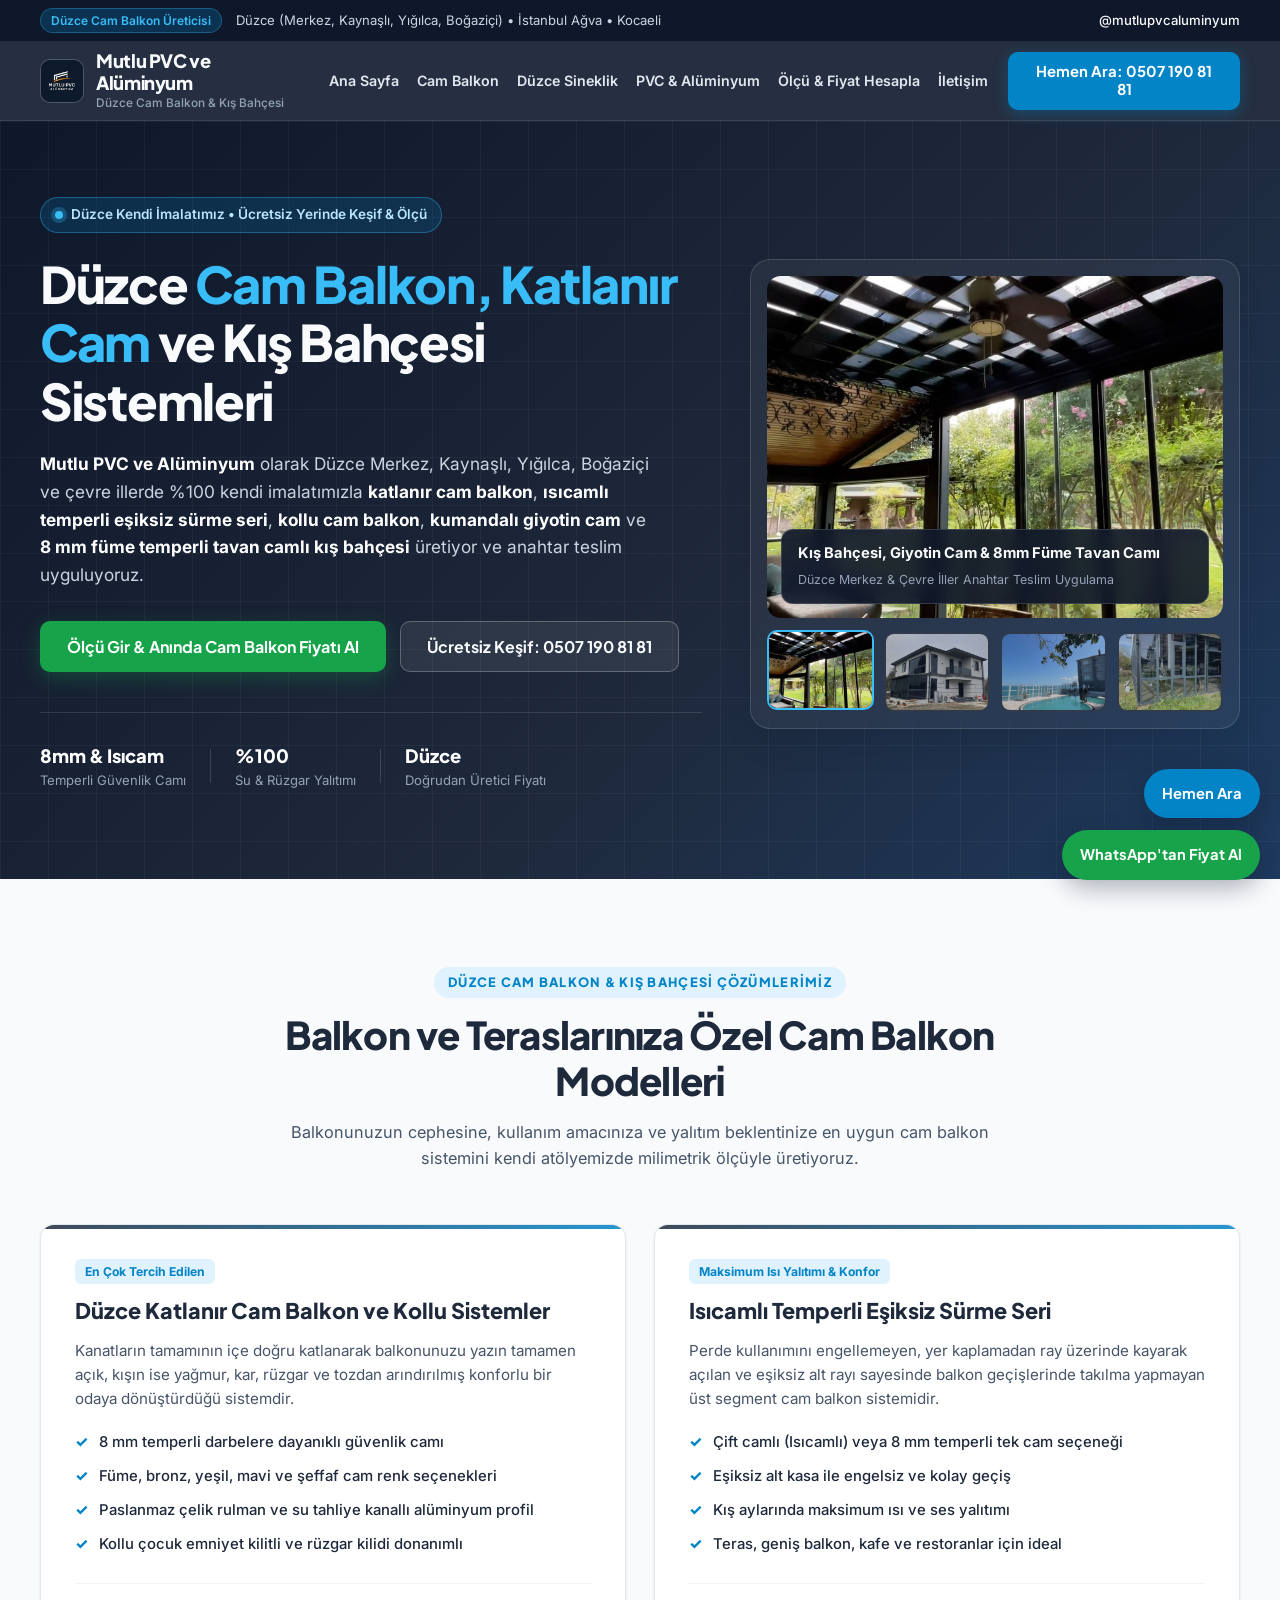
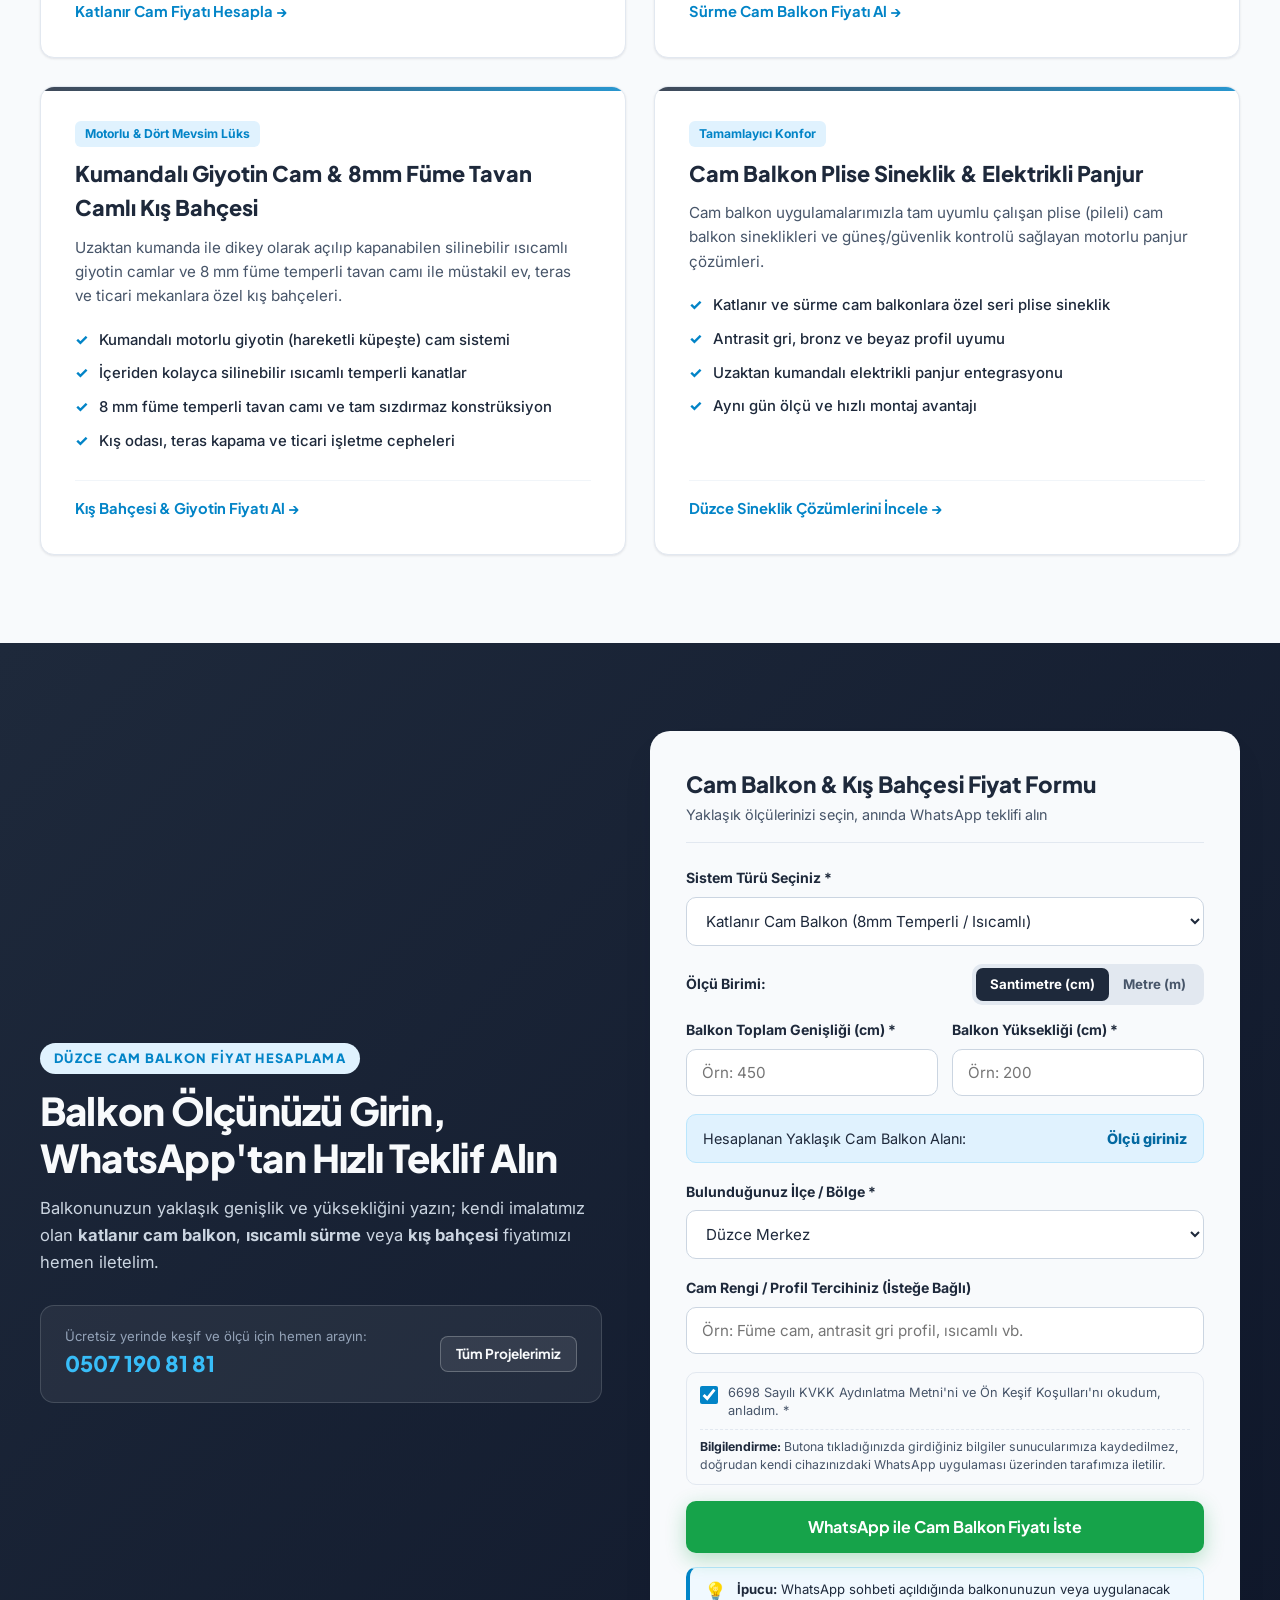
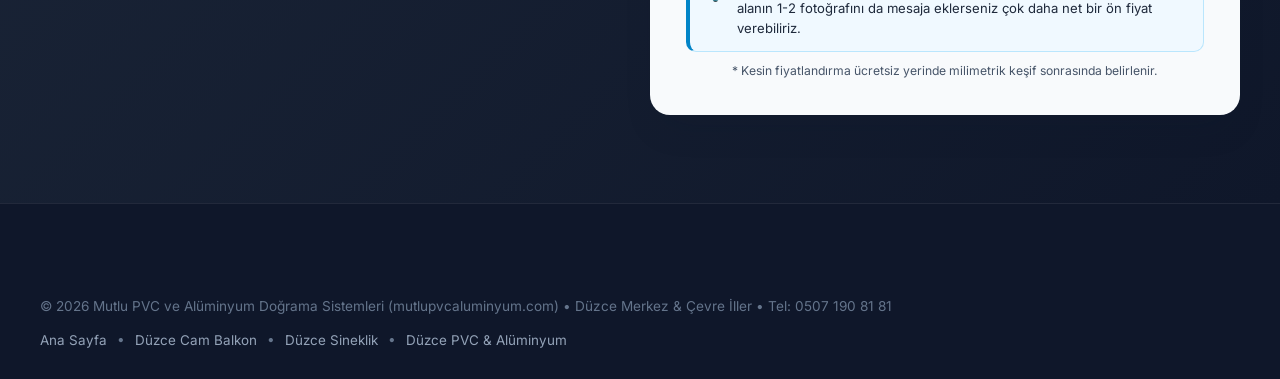
==== commit 64bdfbe9: "feat(legal,security,seo,ux): implement KVKK masking & imprint, XSS sanitization, honeypot & 5s rate-" ====
--- a/duzce-cam-balkon.html
+++ b/duzce-cam-balkon.html
@@ -28,7 +28,7 @@
     <link rel="preconnect" href="https://fonts.googleapis.com">
     <link rel="preconnect" href="https://fonts.gstatic.com" crossorigin>
     <link href="https://fonts.googleapis.com/css2?family=Inter:wght@400;500;600;700&family=Plus+Jakarta+Sans:wght@600;700;800&display=swap" rel="stylesheet">
-    <link rel="stylesheet" href="css/style.css?v=2.3">
+    <link rel="stylesheet" href="css/style.css?v=2.4">
 
     <script type="application/ld+json">
     {
@@ -385,19 +385,33 @@
 
                             <div class="form-group">
                                 <label for="extraNote">Cam Rengi / Profil Tercihiniz (İsteğe Bağlı)</label>
-                                <input type="text" id="extraNote" name="extraNote" placeholder="Örn: Füme cam, antrasit gri profil, ısıcamlı vb.">
+                                <input type="text" id="extraNote" name="extraNote" maxlength="180" placeholder="Örn: Füme cam, antrasit gri profil, ısıcamlı vb.">
+                            </div>
+
+                            <div class="hp-trap" aria-hidden="true">
+                                <label for="quoteWebsiteHp">Web Siteniz</label>
+                                <input type="text" id="quoteWebsiteHp" name="quoteWebsiteHp" tabindex="-1" autocomplete="off">
                             </div>
 
                             <div class="form-legal-consent">
                                 <label class="checkbox-label">
                                     <input type="checkbox" required checked>
-                                    <span>KVKK Aydınlatma Metni ve Ön Keşif Bilgilendirmesini okudum, bilgilerimin teklif amacıyla WhatsApp üzerinden iletilmesini onaylıyorum. *</span>
+                                    <span>6698 Sayılı KVKK Aydınlatma Metni'ni ve Ön Keşif Koşulları'nı okudum, anladım. *</span>
                                 </label>
-                            </div>
-
-                            <button type="submit" class="btn btn-whatsapp btn-block btn-lg">
-                                WhatsApp ile Cam Balkon Fiyatı İste
+                                <p class="kvkk-whatsapp-notice">
+                                    <strong>Bilgilendirme:</strong> Butona tıkladığınızda girdiğiniz bilgiler sunucularımıza kaydedilmez, doğrudan kendi cihazınızdaki WhatsApp uygulaması üzerinden tarafımıza iletilir.
+                                </p>
+                            </div>
+
+                            <button type="submit" id="quoteSubmitBtn" class="btn btn-whatsapp btn-block btn-lg">
+                                <span class="submit-btn-text">WhatsApp ile Cam Balkon Fiyatı İste</span>
                             </button>
+
+                            <div class="whatsapp-photo-tip" role="note">
+                                <span class="tip-icon" aria-hidden="true">💡</span>
+                                <p><strong>İpucu:</strong> WhatsApp sohbeti açıldığında balkonunuzun veya uygulanacak alanın 1-2 fotoğrafını da mesaja eklerseniz çok daha net bir ön fiyat verebiliriz.</p>
+                            </div>
+
                             <p class="form-legal-footnote">* Kesin fiyatlandırma ücretsiz yerinde milimetrik keşif sonrasında belirlenir.</p>
                         </form>
                     </div>
@@ -409,7 +423,7 @@
     <footer class="footer">
         <div class="container">
             <div class="footer-bottom">
-                <p>&copy; <span id="currentYear">2026</span> Mutlu PVC ve Alüminyum (mutlupvcaluminyum.com). Tüm hakları saklıdır.</p>
+                <p>&copy; <span id="currentYear">2026</span> Mutlu PVC ve Alüminyum Doğrama Sistemleri (mutlupvcaluminyum.com) • Düzce Merkez &amp; Çevre İller • Tel: 0507 190 81 81</p>
                 <div class="footer-bottom-links">
                     <a href="index.html" class="footer-bottom-btn">Ana Sayfa</a>
                     <span>•</span>
@@ -425,13 +439,14 @@
 
     <div class="floating-actions" aria-label="Hızlı İletişim Butonları">
         <a href="tel:+905071908181" class="fab-btn fab-phone">
-            <span class="fab-label">Hemen Ara</span>
+            <span class="fab-label-desktop">Hemen Ara</span>
+            <span class="fab-label-mobile">Hemen Ara: 0507 190 81 81</span>
         </a>
         <a href="https://wa.me/905071908181?text=Merhaba%20Mutlu%20PVC%20ve%20Al%C3%BCminyum%2C%20cam%20balkon%20fiyat%20teklifi%20almak%20istiyorum." target="_blank" rel="noopener noreferrer" class="fab-btn fab-whatsapp">
-            <span class="fab-label">WhatsApp Fiyat Al</span>
+            <span class="fab-label">WhatsApp'tan Fiyat Al</span>
         </a>
     </div>
 
-    <script src="js/main.js?v=2.3"></script>
+    <script src="js/main.js?v=2.4"></script>
 </body>
 </html>
--- a/css/style.css
+++ b/css/style.css
@@ -3054,3 +3054,172 @@
         font-size: 0.86rem;
     }
 }
+
+
+/* ==========================================================================
+   Yasal Uyumluluk, Güvenlik (Honeypot, Görsel Koruma) ve Hızlı UX Dokunuşları
+   ========================================================================== */
+
+/* Görsel & Video Kopyalama / Sürükleme Koruması */
+.showcase-img,
+.hero-thumb img,
+.project-img-wrap img,
+.lightbox-body img,
+.reel-video-box video {
+    -webkit-user-drag: none;
+    user-select: none;
+    -webkit-user-select: none;
+    -webkit-touch-callout: none;
+}
+
+/* Honeypot (Bot Tuzak Alanı - İnsan Kullanıcıya Görünmez) */
+.hp-trap {
+    position: absolute !important;
+    left: -9999px !important;
+    top: -9999px !important;
+    width: 1px !important;
+    height: 1px !important;
+    overflow: hidden !important;
+    opacity: 0 !important;
+    pointer-events: none !important;
+}
+
+/* 5 Saniye Cooldown (Buton Kilitleme) Durumu */
+.btn-cooldown,
+button:disabled.btn-cooldown {
+    opacity: 0.72;
+    cursor: not-allowed !important;
+    transform: none !important;
+}
+
+/* Form KVKK WhatsApp Bilgilendirme Notu */
+.kvkk-whatsapp-notice {
+    margin-top: 8px;
+    padding-top: 8px;
+    border-top: 1px dashed var(--color-silver-border);
+    font-size: 0.77rem;
+    line-height: 1.45;
+    color: var(--color-text-muted);
+}
+
+.kvkk-whatsapp-notice strong {
+    color: var(--color-anthracite);
+}
+
+/* Fotoğraf Gönderme İpucu Kutusu */
+.whatsapp-photo-tip {
+    display: flex;
+    align-items: flex-start;
+    gap: 10px;
+    margin-top: 14px;
+    padding: 12px 14px;
+    background-color: #F0F9FF;
+    border: 1px solid #BAE6FD;
+    border-left: 4px solid var(--color-blue);
+    border-radius: 10px;
+    color: var(--color-anthracite);
+    font-size: 0.82rem;
+    line-height: 1.5;
+}
+
+.whatsapp-photo-tip .tip-icon {
+    font-size: 1.15rem;
+    line-height: 1.2;
+    flex-shrink: 0;
+}
+
+.whatsapp-photo-tip p {
+    margin: 0;
+}
+
+/* Müşteri Yorumları Şeffaflık Notu & Google İşletme Profili Butonu */
+.feedback-transparency-box {
+    margin-top: 12px;
+    display: flex;
+    flex-direction: column;
+    align-items: center;
+    gap: 10px;
+}
+
+.feedback-transparency-note {
+    font-size: 0.82rem;
+    color: var(--color-text-muted);
+    max-width: 620px;
+    line-height: 1.45;
+}
+
+.google-business-link {
+    display: inline-flex;
+    align-items: center;
+    gap: 8px;
+    font-family: var(--font-heading);
+    font-size: 0.83rem;
+    font-weight: 700;
+    color: var(--color-blue);
+    background-color: var(--color-blue-soft);
+    border: 1px solid #BAE6FD;
+    padding: 8px 16px;
+    border-radius: 99px;
+    transition: var(--transition);
+}
+
+.google-business-link:hover {
+    background-color: var(--color-blue);
+    color: var(--color-white);
+    border-color: var(--color-blue);
+    transform: translateY(-1px);
+}
+
+/* Masaüstü / Mobil Sabit Alt Bar Etiket Kontrolü */
+.fab-label-mobile {
+    display: none;
+}
+
+.fab-label-desktop {
+    display: inline;
+}
+
+@media (max-width: 768px) {
+    body {
+        padding-bottom: 84px;
+    }
+
+    .footer {
+        padding-bottom: 36px;
+    }
+
+    .floating-actions {
+        position: fixed;
+        left: 0;
+        right: 0;
+        bottom: 0;
+        z-index: 1500;
+        flex-direction: row;
+        align-items: stretch;
+        gap: 8px;
+        padding: 10px 12px calc(10px + env(safe-area-inset-bottom));
+        background: rgba(15, 23, 42, 0.97);
+        backdrop-filter: blur(12px);
+        border-top: 1px solid rgba(248, 250, 252, 0.15);
+        box-shadow: 0 -8px 26px rgba(15, 23, 42, 0.35);
+    }
+
+    .fab-btn {
+        flex: 1;
+        justify-content: center;
+        padding: 12px 8px;
+        border-radius: 10px;
+        font-size: 0.82rem;
+        line-height: 1.2;
+        text-align: center;
+        white-space: nowrap;
+    }
+
+    .fab-label-desktop {
+        display: none;
+    }
+
+    .fab-label-mobile {
+        display: inline;
+    }
+}
